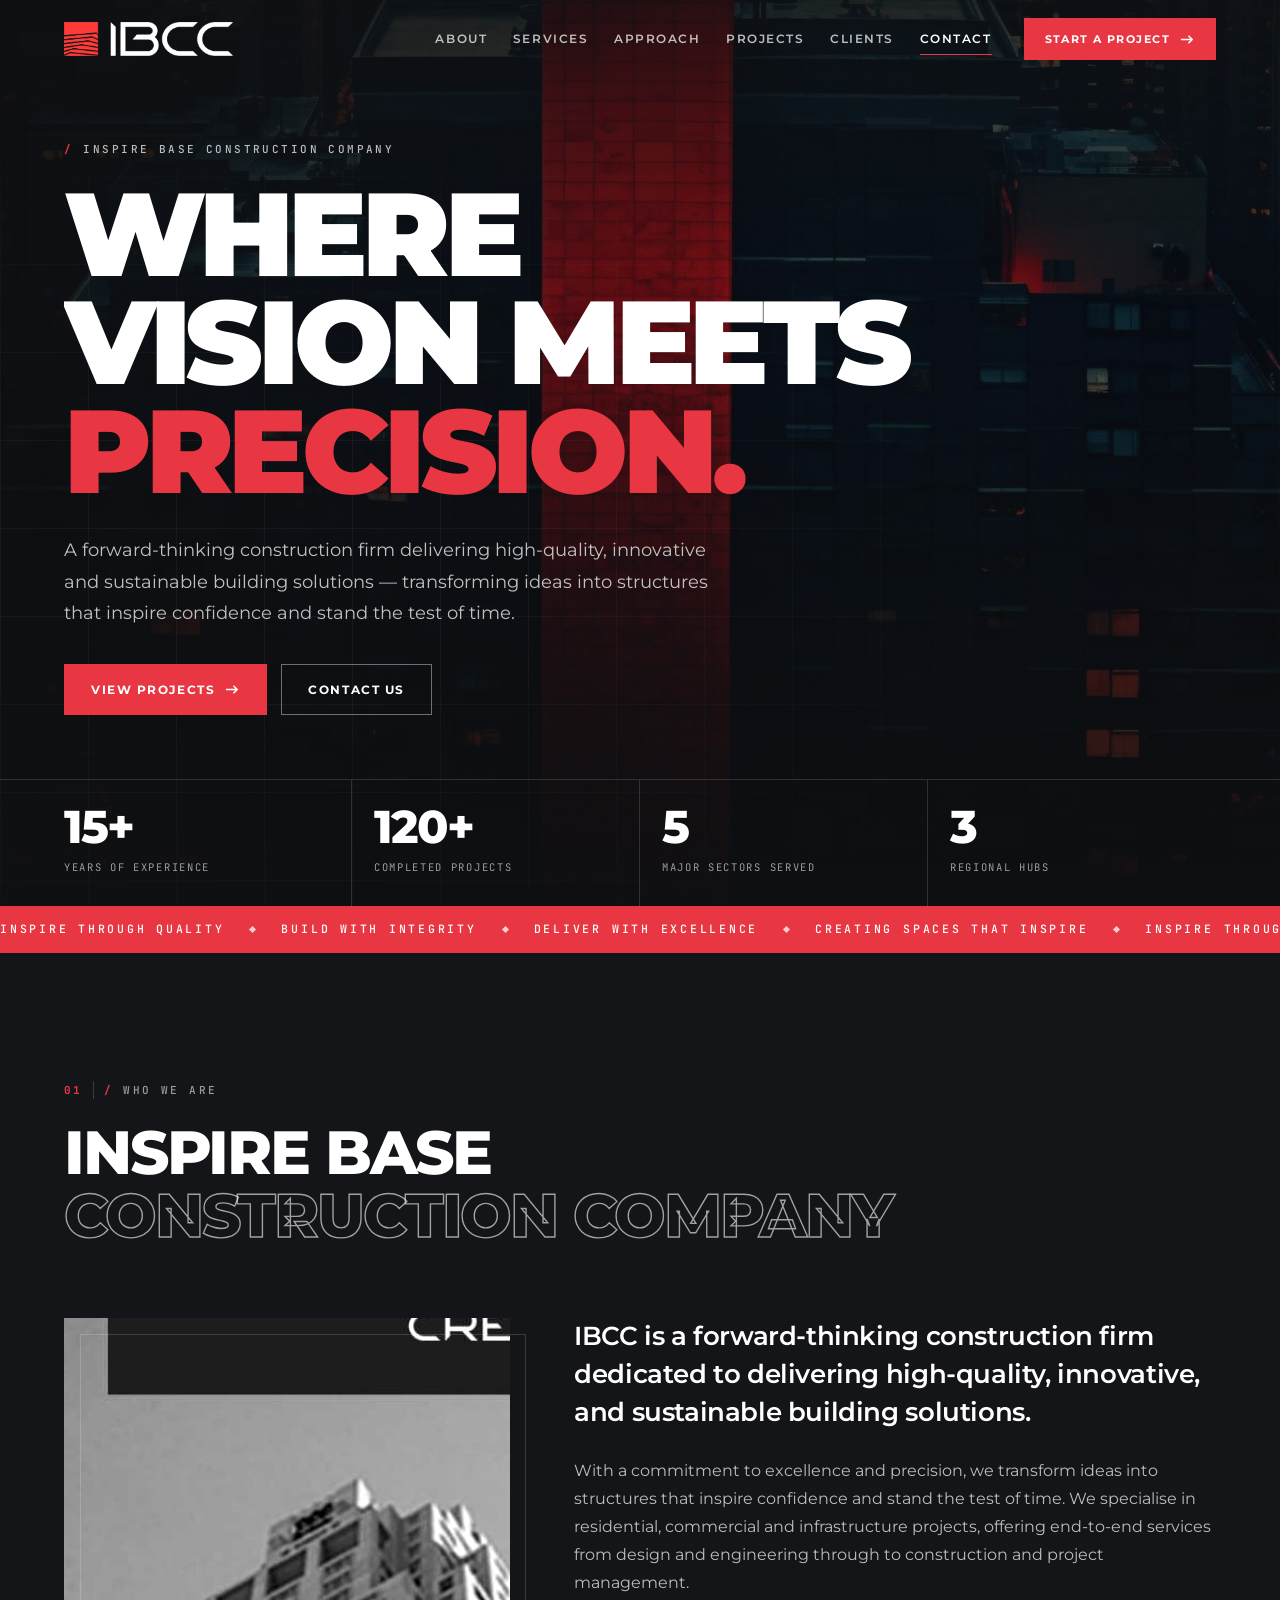
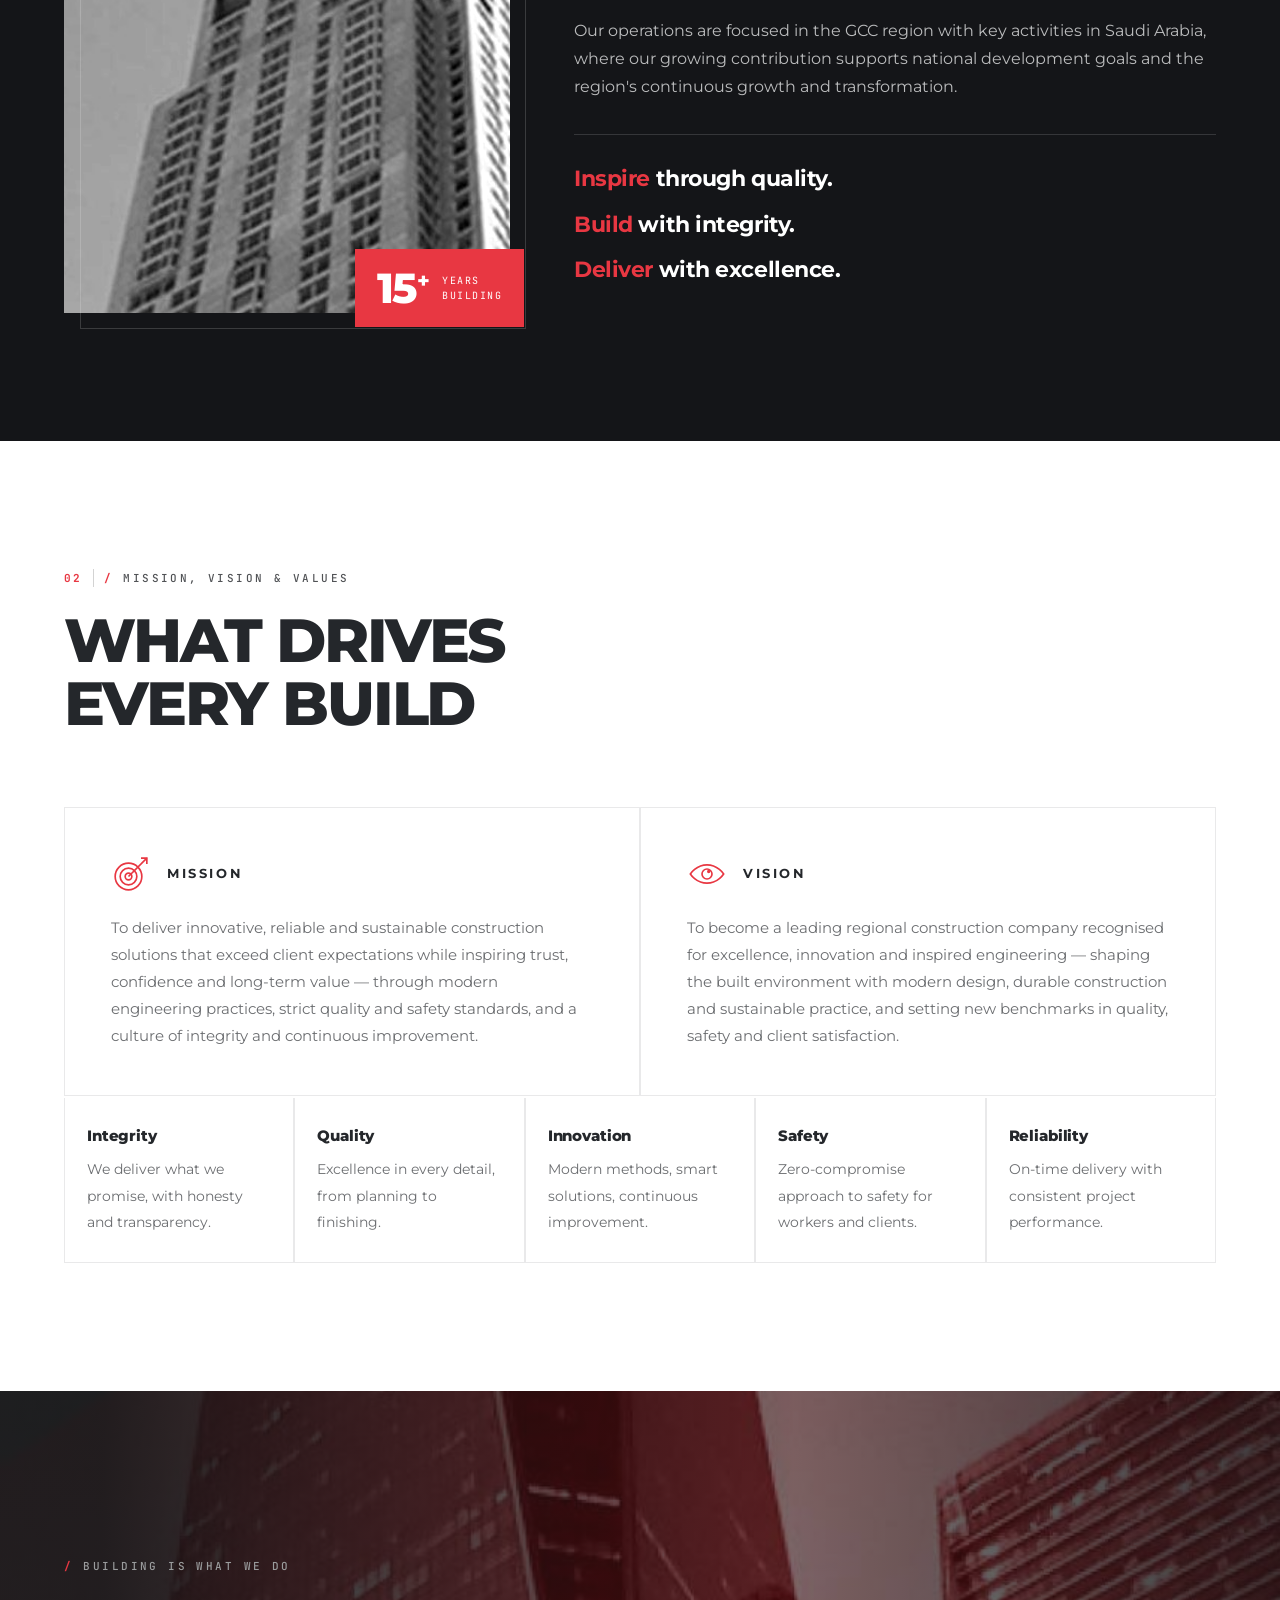
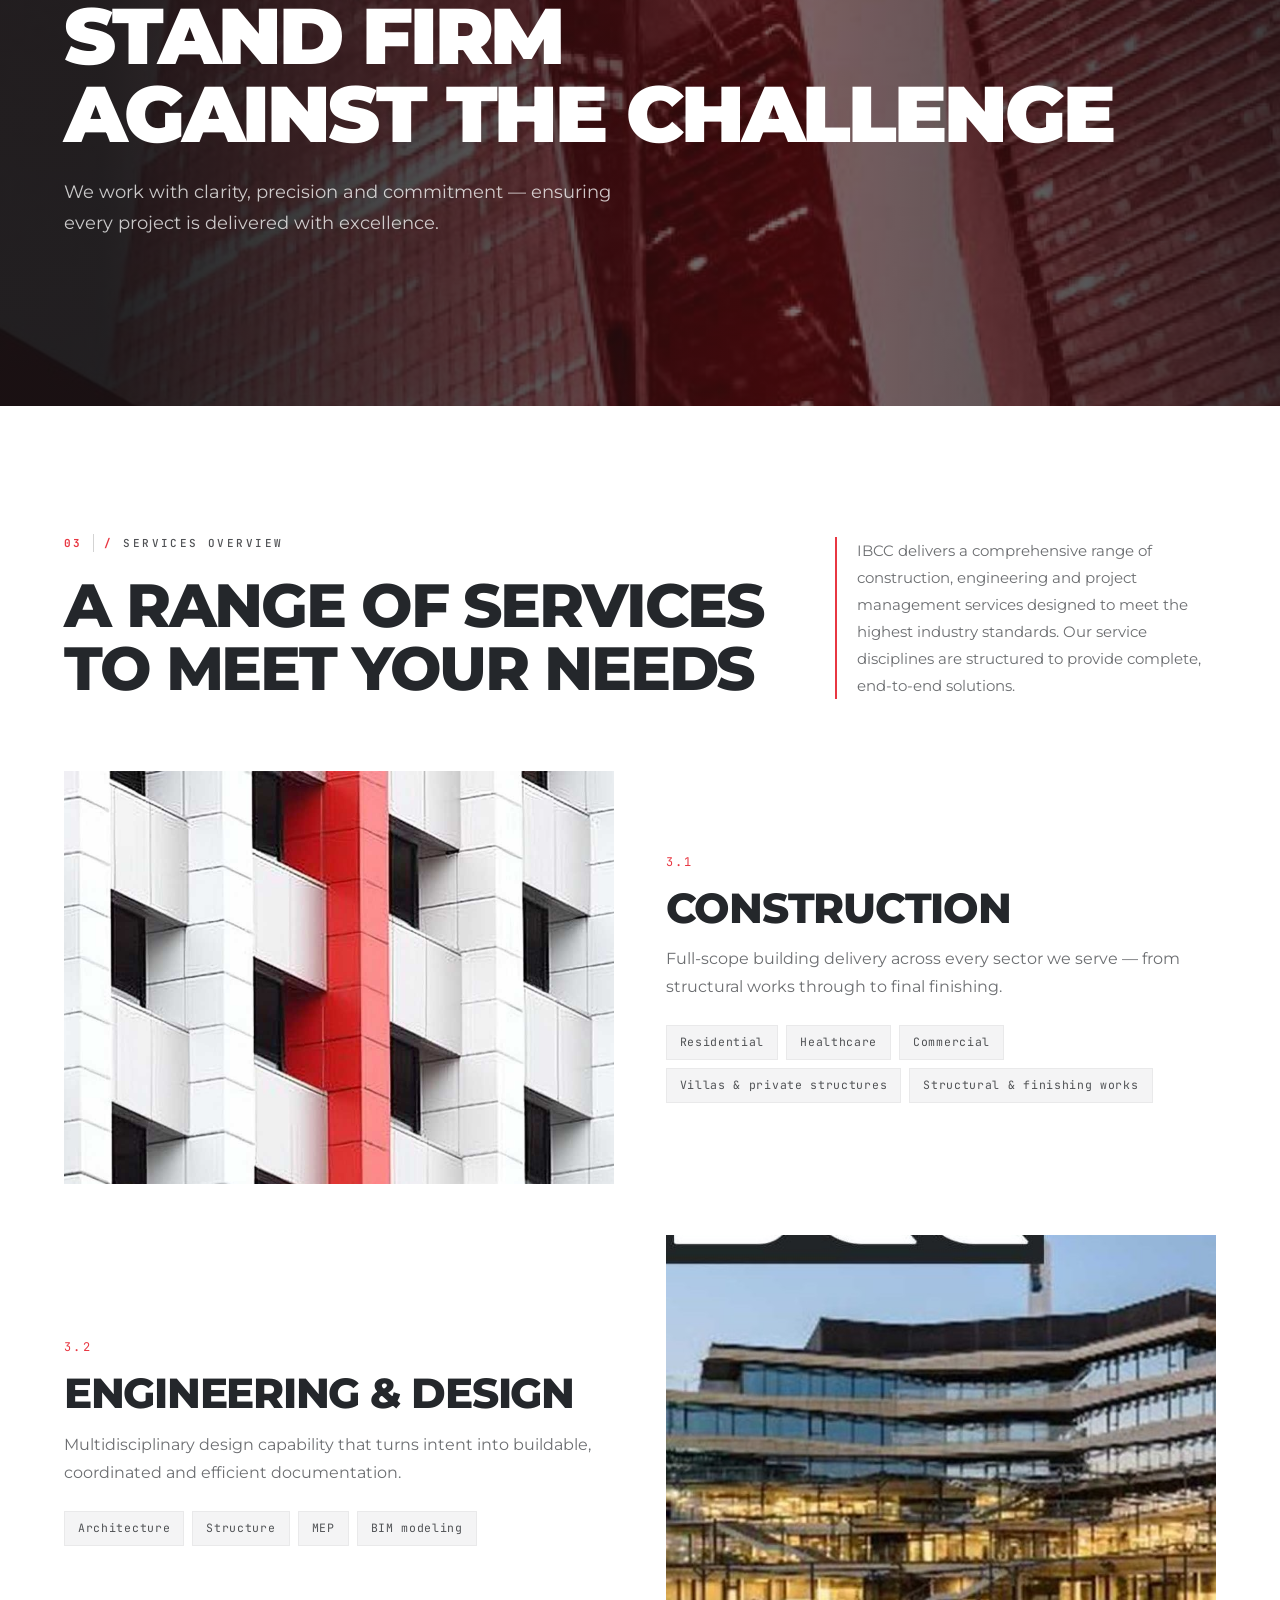
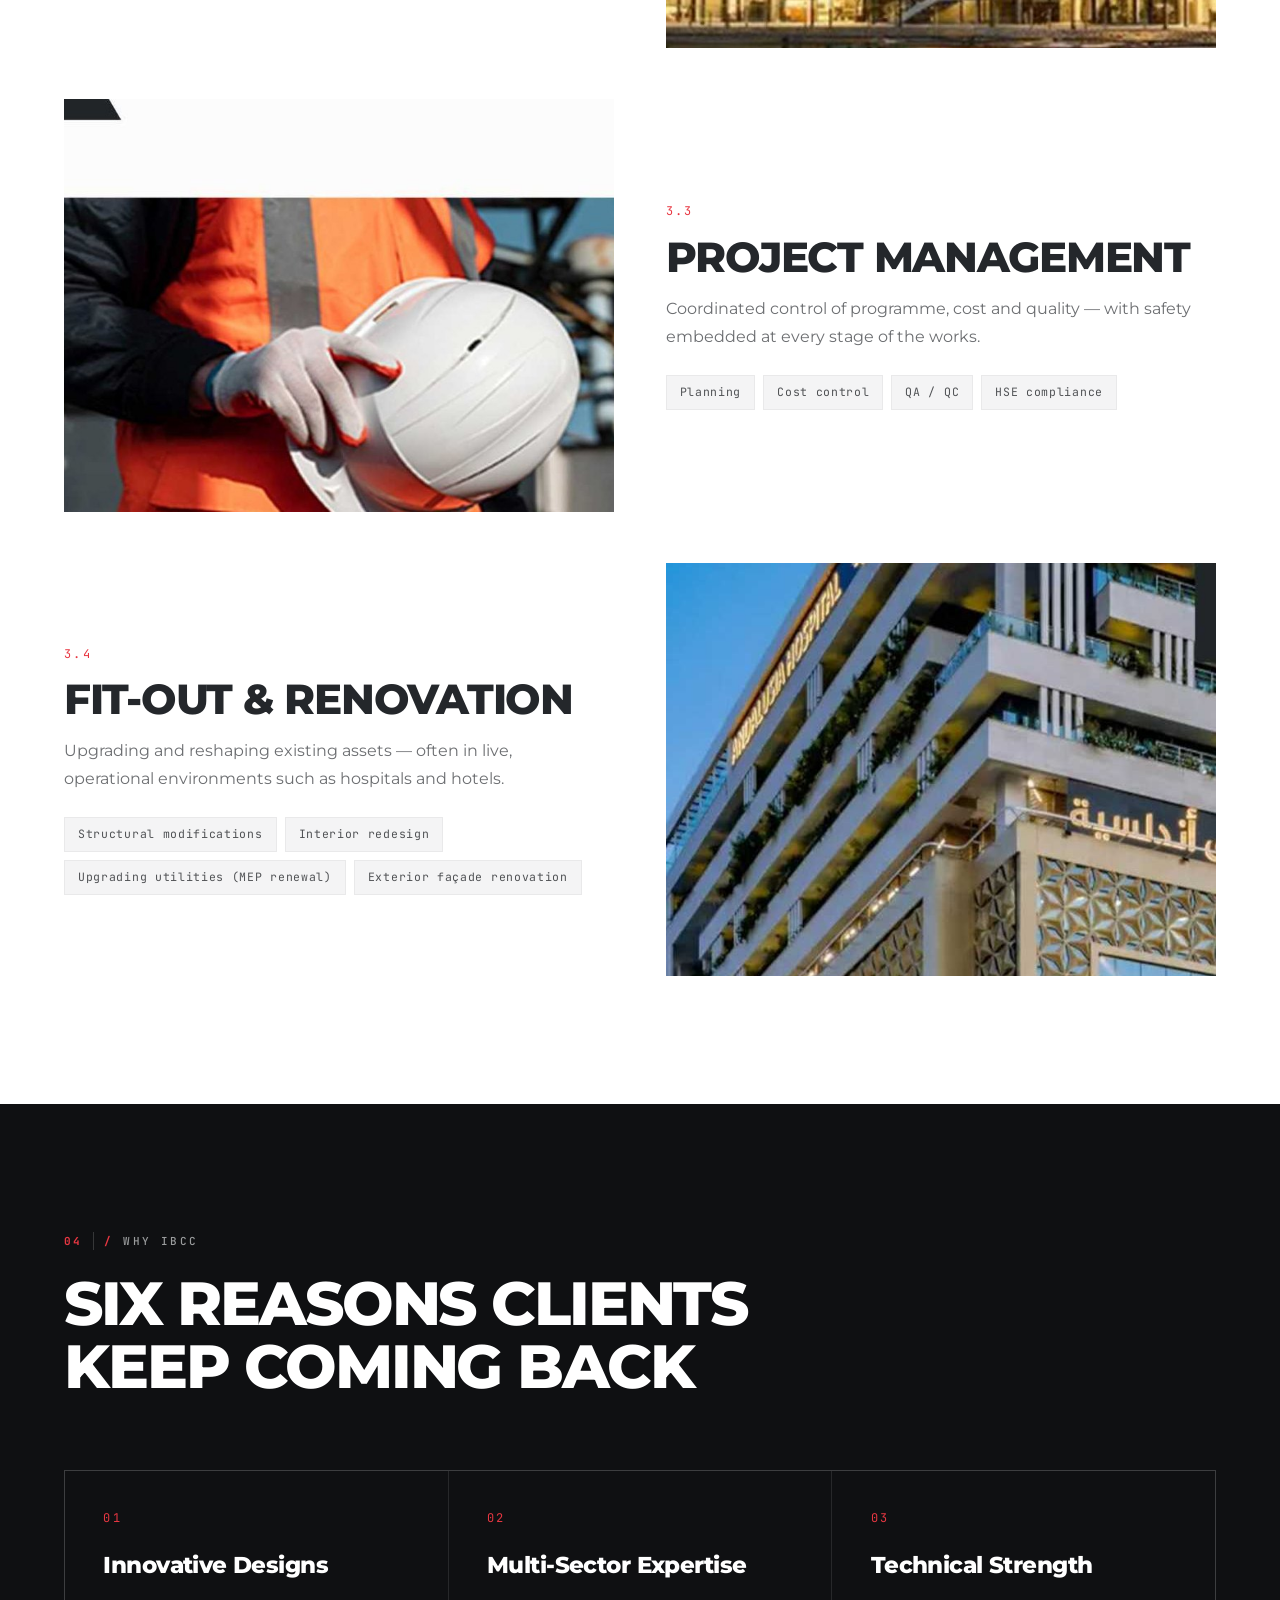
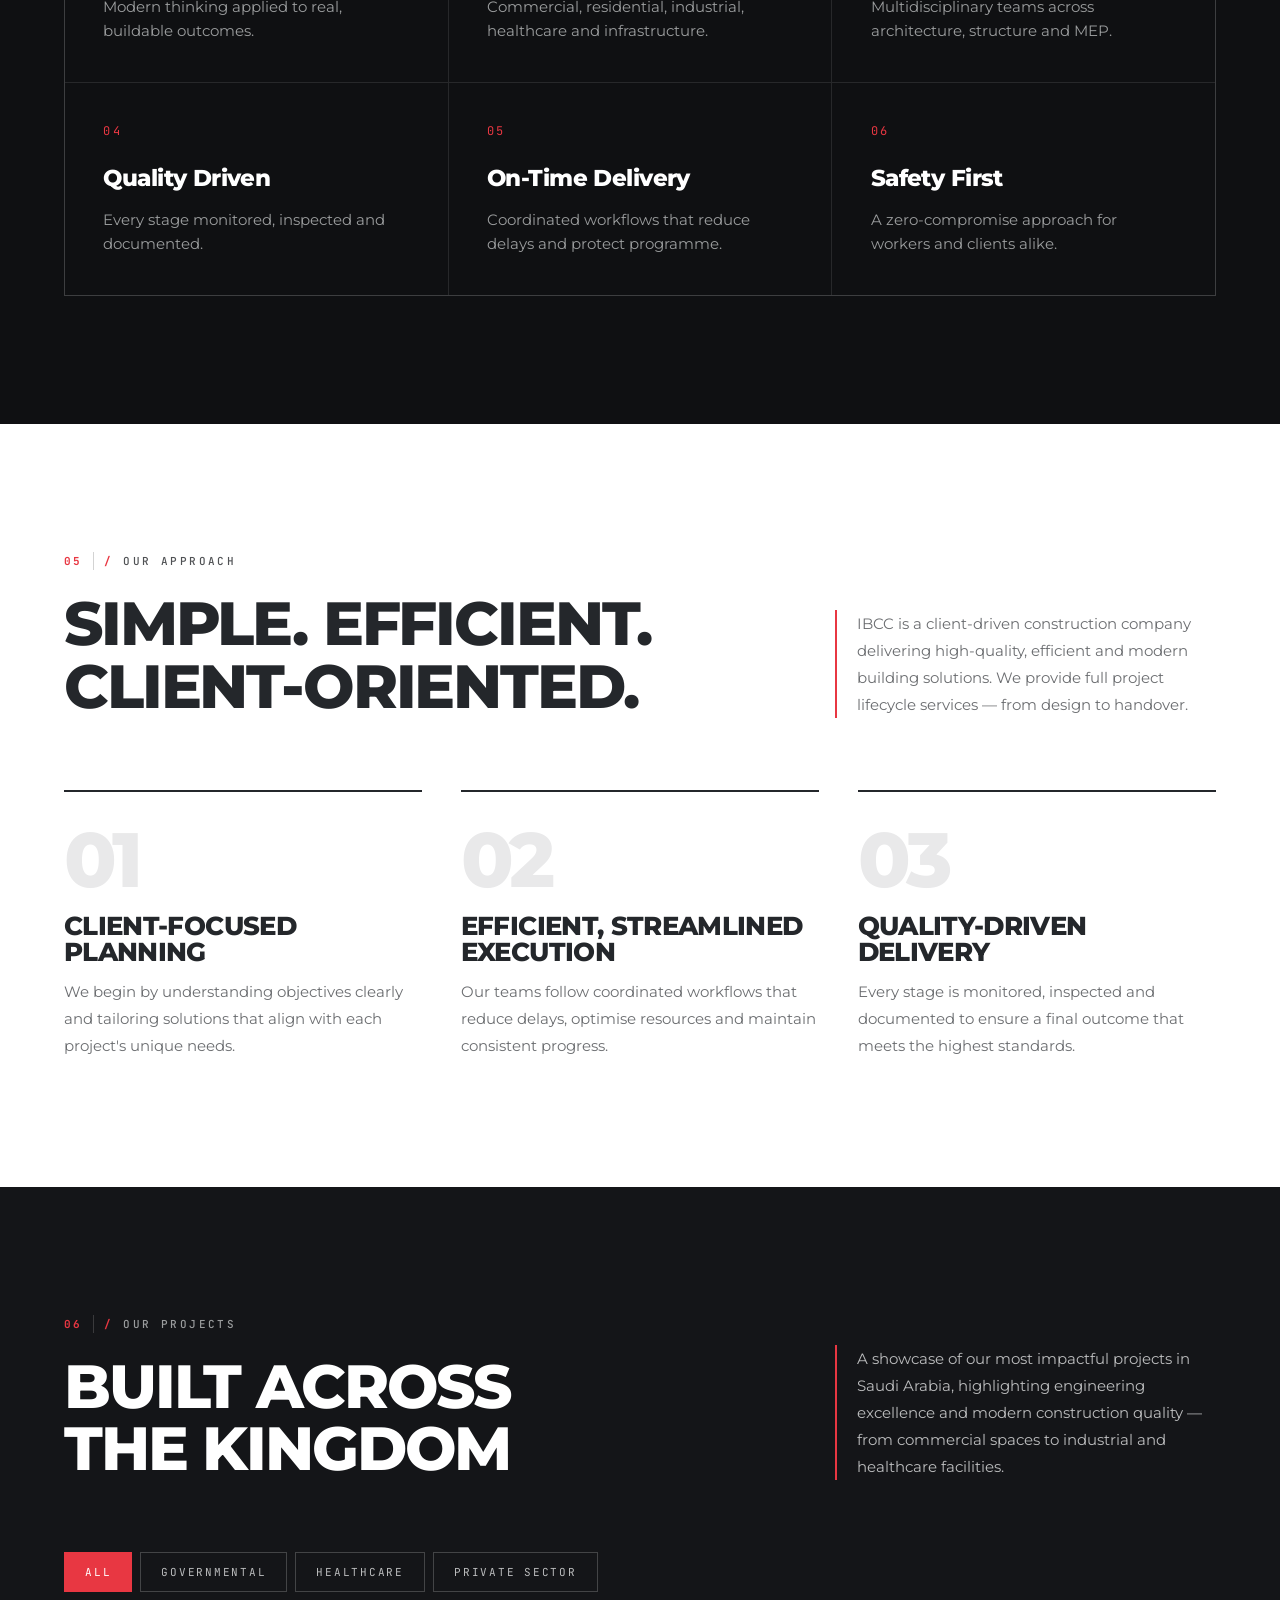
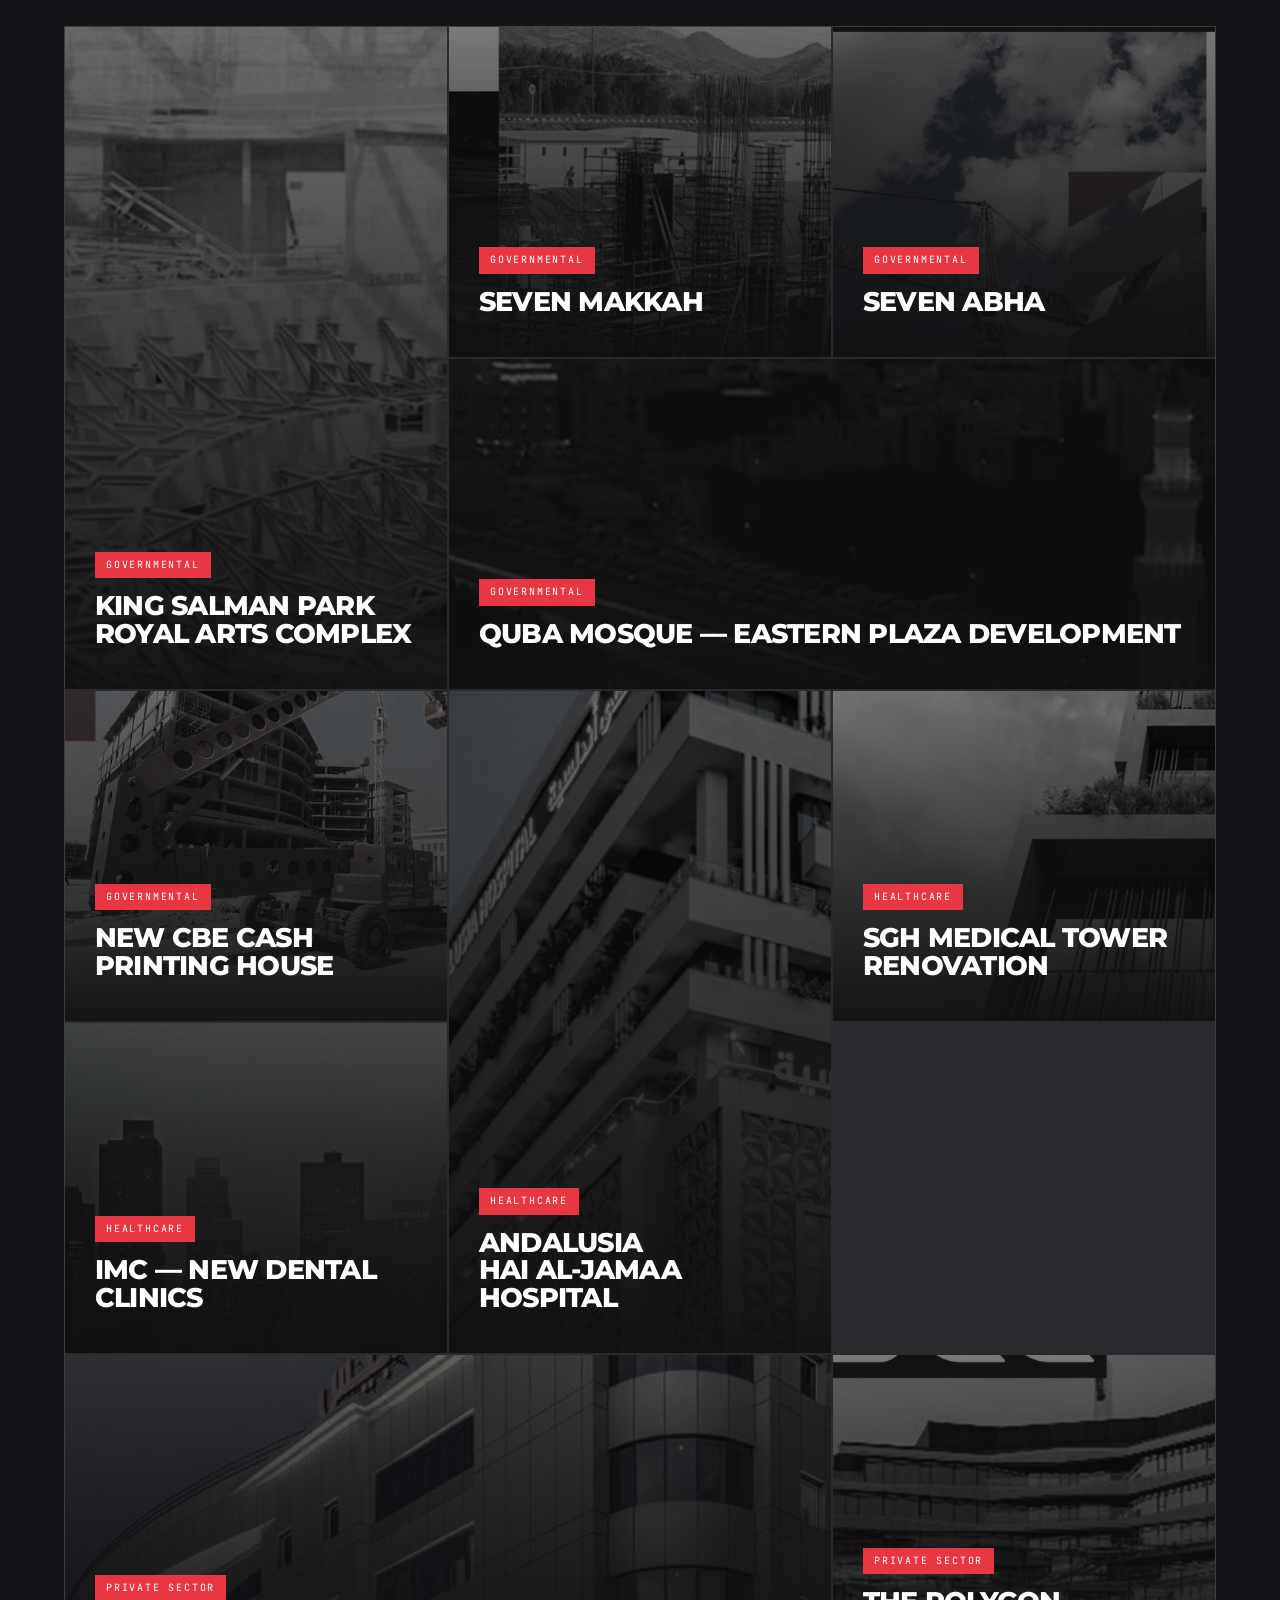
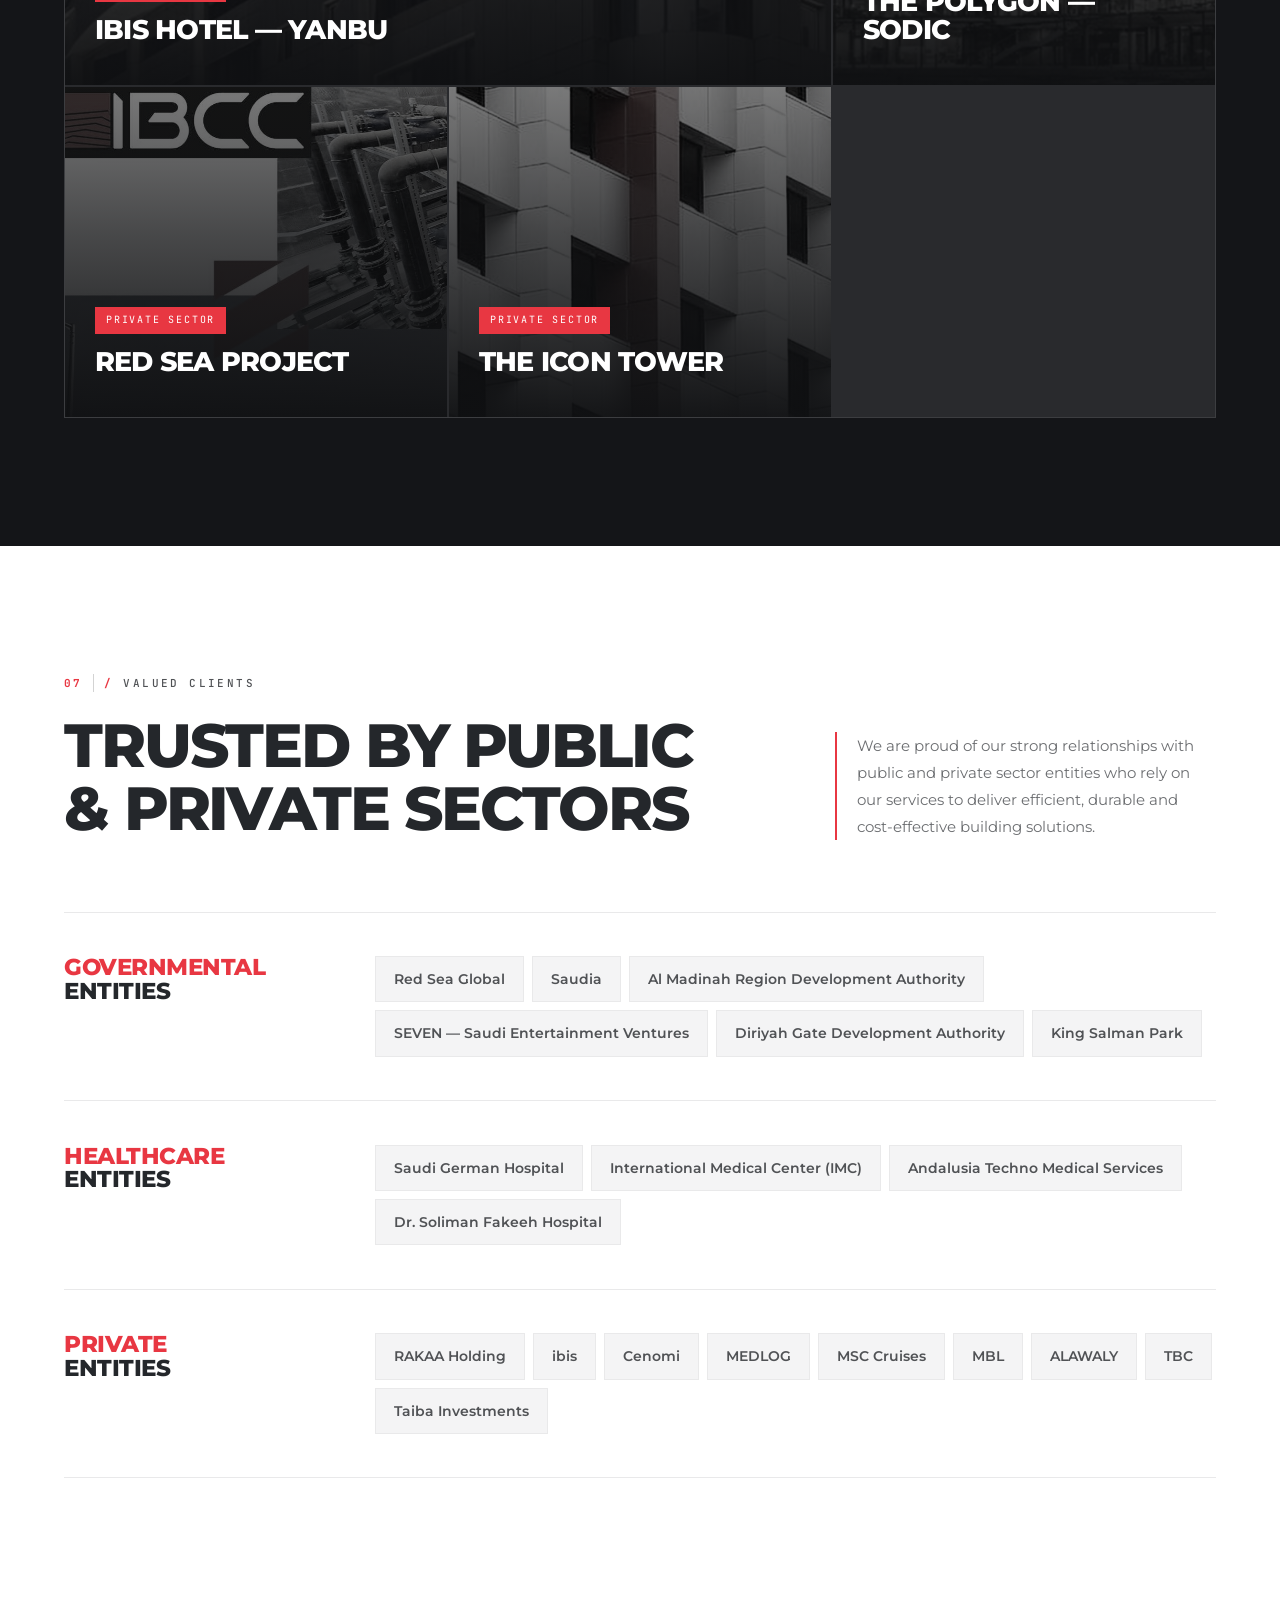
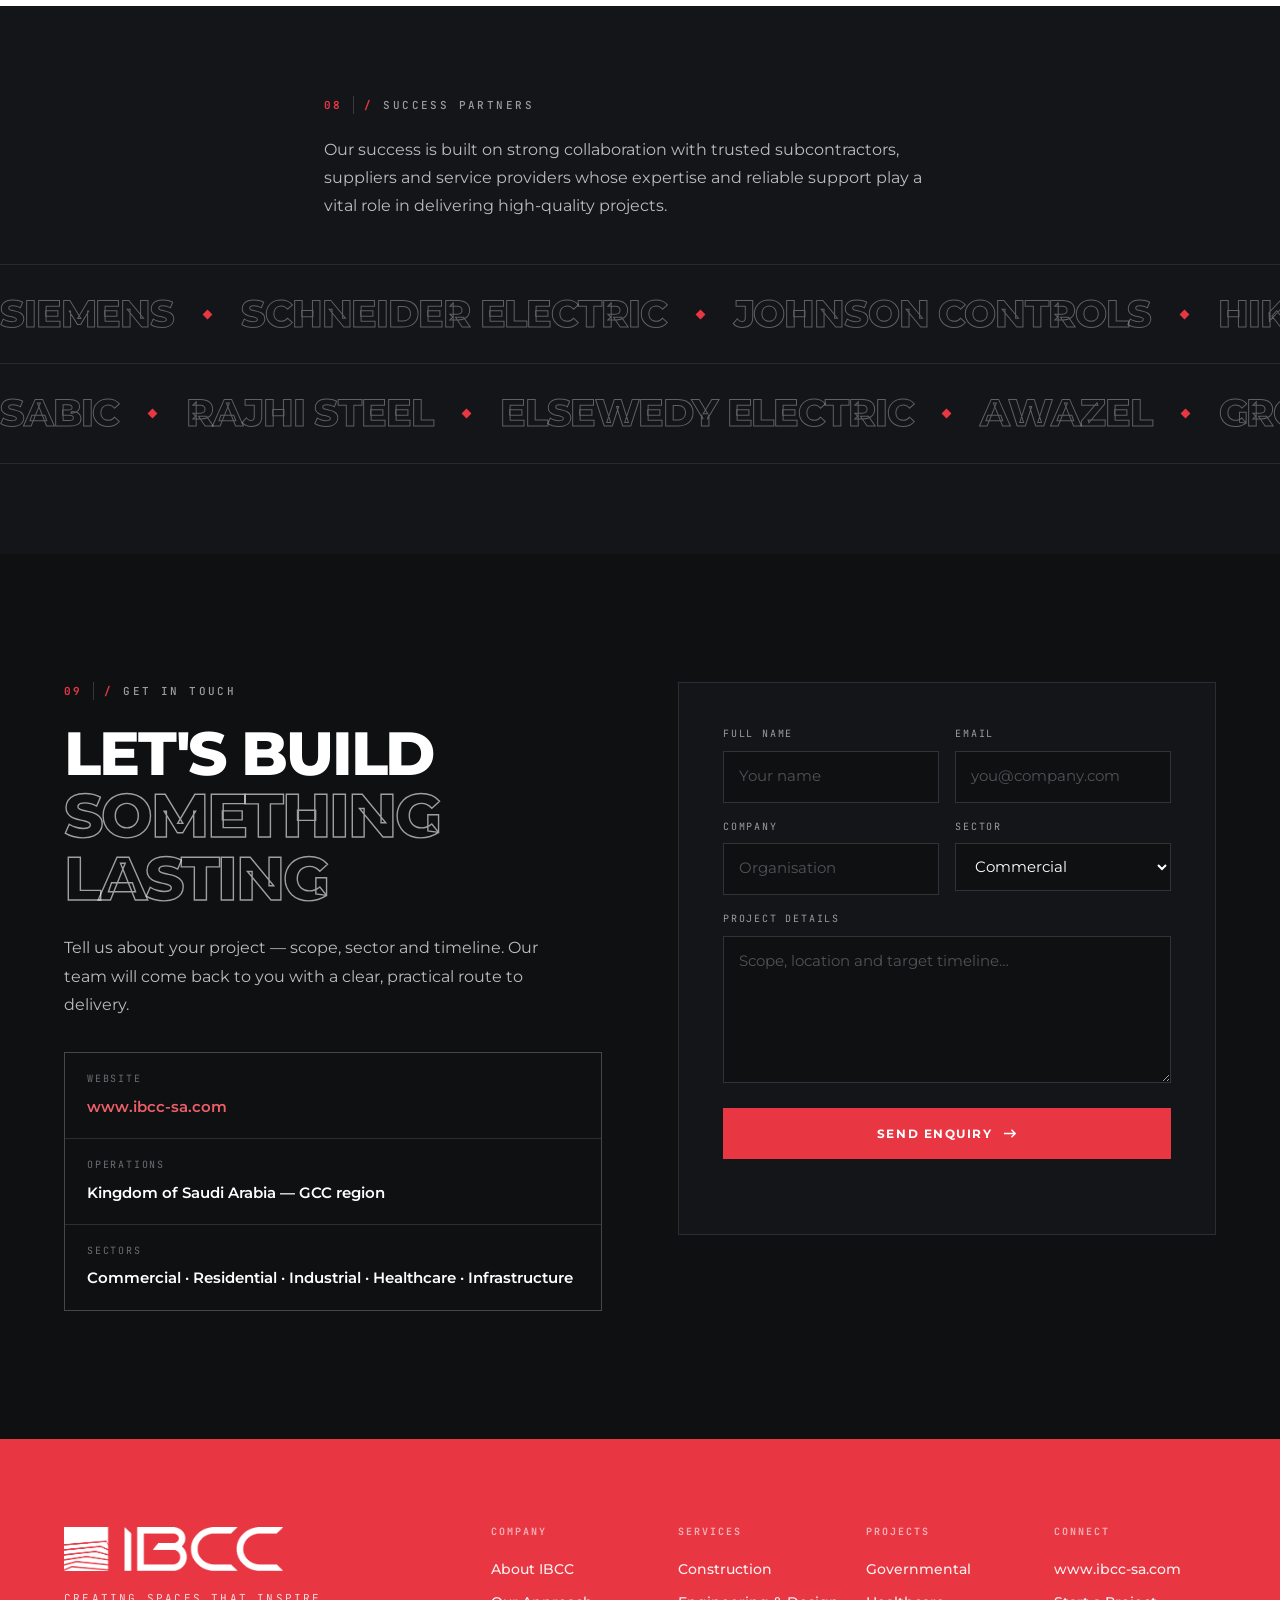
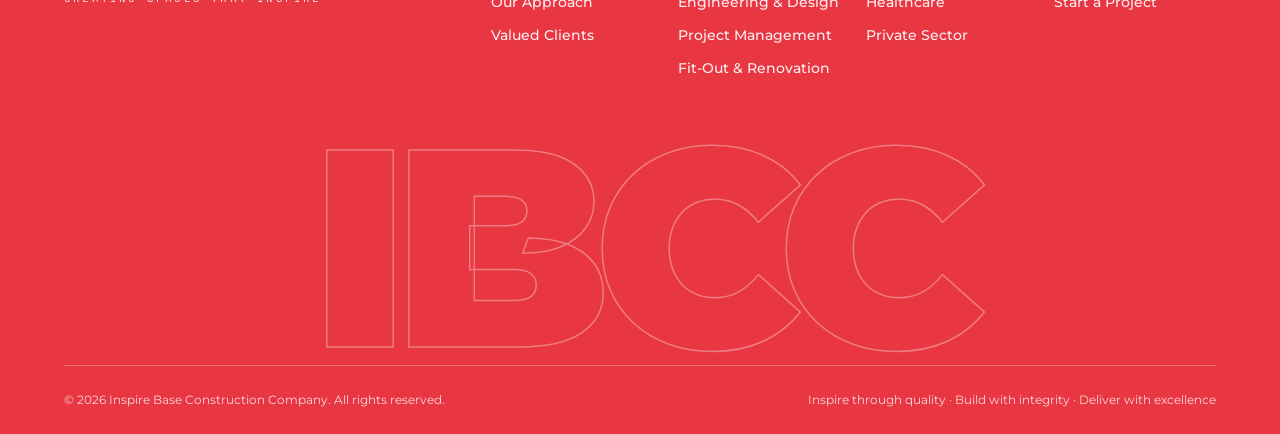
==== index.html @ b27a488a "init" ====
<!DOCTYPE html>
<html lang="en">
<head>
<meta charset="UTF-8">
<meta name="viewport" content="width=device-width, initial-scale=1.0">
<title>IBCC — Inspire Base Construction Company | Creating Spaces That Inspire</title>
<meta name="description" content="IBCC (Inspire Base Construction Company) is a forward-thinking Saudi construction firm delivering high-quality, innovative and sustainable building solutions across commercial, residential, industrial, healthcare and infrastructure sectors.">
<link rel="icon" href="assets/logo-mark.png" type="image/png">
<link rel="preconnect" href="https://fonts.googleapis.com">
<link rel="preconnect" href="https://fonts.gstatic.com" crossorigin>
<link href="https://fonts.googleapis.com/css2?family=Montserrat:ital,wght@0,300..900;1,300..900&family=JetBrains+Mono:wght@400;500;700&display=swap" rel="stylesheet">
<link rel="stylesheet" href="css/styles.css">
</head>
<body>

<!-- ══════════════ PRELOADER ══════════════ -->
<div class="loader" id="loader">
  <div class="loader__inner">
    <img src="assets/logo-mark.png" alt="" class="loader__mark">
    <div class="loader__bar"><span></span></div>
  </div>
</div>

<!-- ══════════════ HEADER ══════════════ -->
<header class="hdr" id="hdr">
  <div class="hdr__in">
    <a href="#top" class="hdr__logo" aria-label="IBCC home">
      <img src="assets/logo-dark.png" alt="IBCC — Inspire Base Construction Company">
    </a>

    <nav class="nav" id="nav" aria-label="Main">
      <a href="#about"    data-nav>About</a>
      <a href="#services" data-nav>Services</a>
      <a href="#approach" data-nav>Approach</a>
      <a href="#projects" data-nav>Projects</a>
      <a href="#clients"  data-nav>Clients</a>
      <a href="#contact"  data-nav>Contact</a>
    </nav>

    <div class="hdr__actions">
      <a href="#contact" class="btn btn--sm btn--red">
        <span>Start a Project</span>
        <svg viewBox="0 0 16 16" aria-hidden="true"><path d="M1 8h12M9 4l4 4-4 4" fill="none" stroke="currentColor" stroke-width="1.6"/></svg>
      </a>
      <button class="burger" id="burger" aria-label="Menu" aria-expanded="false" aria-controls="nav">
        <span></span><span></span><span></span>
      </button>
    </div>
  </div>
  <div class="hdr__progress" id="progress"></div>
</header>

<main id="top">

<!-- ══════════════ HERO ══════════════ -->
<section class="hero">
  <div class="hero__bg">
    <img src="assets/hero.jpg" alt="" aria-hidden="true">
  </div>
  <div class="hero__grid" aria-hidden="true"></div>

  <div class="hero__in">
    <p class="eyebrow eyebrow--light hero__eyebrow">
      <span class="slash">/</span> Inspire Base Construction Company
    </p>

    <h1 class="hero__title">
      <span class="line"><span>Where</span></span>
      <span class="line"><span>Vision Meets</span></span>
      <span class="line"><span class="accent">Precision.</span></span>
    </h1>

    <p class="hero__sub">
      A forward-thinking construction firm delivering high-quality, innovative and
      sustainable building solutions — transforming ideas into structures that inspire
      confidence and stand the test of time.
    </p>

    <div class="hero__cta">
      <a href="#projects" class="btn btn--red">
        <span>View Projects</span>
        <svg viewBox="0 0 16 16" aria-hidden="true"><path d="M1 8h12M9 4l4 4-4 4" fill="none" stroke="currentColor" stroke-width="1.6"/></svg>
      </a>
      <a href="#contact" class="btn btn--ghost"><span>Contact Us</span></a>
    </div>
  </div>

  <ul class="hero__stats">
    <li><b data-count="15" data-suffix="+">0</b><span>Years of experience</span></li>
    <li><b data-count="120" data-suffix="+">0</b><span>Completed projects</span></li>
    <li><b data-count="5">0</b><span>Major sectors served</span></li>
    <li><b data-count="3">0</b><span>Regional hubs</span></li>
  </ul>
</section>

<!-- ══════════════ TICKER ══════════════ -->
<div class="ticker" aria-hidden="true">
  <div class="ticker__track">
    <span>Inspire through quality<i></i>Build with integrity<i></i>Deliver with excellence<i></i>Creating spaces that inspire<i></i></span>
    <span>Inspire through quality<i></i>Build with integrity<i></i>Deliver with excellence<i></i>Creating spaces that inspire<i></i></span>
  </div>
</div>

<!-- ══════════════ ABOUT ══════════════ -->
<section class="sec sec--dark about" id="about">
  <div class="wrap">
    <div class="sec__head reveal">
      <p class="eyebrow eyebrow--light"><span class="idx">01</span><span class="slash">/</span> Who We Are</p>
      <h2 class="h2 h2--light">Inspire Base<br><span class="outline">Construction Company</span></h2>
    </div>

    <div class="about__grid">
      <div class="about__media reveal">
        <img src="assets/bwtower.jpg" alt="High-rise tower delivered by IBCC">
        <div class="about__badge">
          <b>15<sup>+</sup></b>
          <span>Years<br>building</span>
        </div>
      </div>

      <div class="about__body reveal">
        <p class="lead">
          IBCC is a forward-thinking construction firm dedicated to delivering high-quality,
          innovative, and sustainable building solutions.
        </p>
        <p>
          With a commitment to excellence and precision, we transform ideas into structures that
          inspire confidence and stand the test of time. We specialise in residential, commercial
          and infrastructure projects, offering end-to-end services from design and engineering
          through to construction and project management.
        </p>
        <p>
          Our operations are focused in the GCC region with key activities in Saudi Arabia, where
          our growing contribution supports national development goals and the region's continuous
          growth and transformation.
        </p>

        <ul class="motto">
          <li><em>Inspire</em> through quality.</li>
          <li><em>Build</em> with integrity.</li>
          <li><em>Deliver</em> with excellence.</li>
        </ul>
      </div>
    </div>
  </div>
</section>

<!-- ══════════════ MISSION / VISION / VALUES ══════════════ -->
<section class="sec sec--paper mvv">
  <div class="wrap">
    <div class="sec__head reveal">
      <p class="eyebrow"><span class="idx">02</span><span class="slash">/</span> Mission, Vision &amp; Values</p>
      <h2 class="h2">What Drives<br>Every Build</h2>
    </div>

    <div class="mvv__grid">
      <article class="mv reveal">
        <div class="mv__top">
          <svg class="mv__icon" viewBox="0 0 48 48" aria-hidden="true">
            <circle cx="21" cy="27" r="16" fill="none" stroke="currentColor" stroke-width="2"/>
            <circle cx="21" cy="27" r="10" fill="none" stroke="currentColor" stroke-width="2"/>
            <circle cx="21" cy="27" r="4"  fill="none" stroke="currentColor" stroke-width="2"/>
            <path d="M21 27 L43 5" stroke="currentColor" stroke-width="2" fill="none"/>
            <path d="M36 5h7v7" stroke="currentColor" stroke-width="2" fill="none"/>
          </svg>
          <h3>Mission</h3>
        </div>
        <p>
          To deliver innovative, reliable and sustainable construction solutions that exceed client
          expectations while inspiring trust, confidence and long-term value — through modern
          engineering practices, strict quality and safety standards, and a culture of integrity
          and continuous improvement.
        </p>
      </article>

      <article class="mv reveal">
        <div class="mv__top">
          <svg class="mv__icon" viewBox="0 0 48 48" aria-hidden="true">
            <path d="M4 24s7-11 20-11 20 11 20 11-7 11-20 11S4 24 4 24Z" fill="none" stroke="currentColor" stroke-width="2"/>
            <circle cx="24" cy="24" r="6" fill="none" stroke="currentColor" stroke-width="2"/>
            <circle cx="26" cy="21" r="2" fill="currentColor"/>
          </svg>
          <h3>Vision</h3>
        </div>
        <p>
          To become a leading regional construction company recognised for excellence, innovation
          and inspired engineering — shaping the built environment with modern design, durable
          construction and sustainable practice, and setting new benchmarks in quality, safety
          and client satisfaction.
        </p>
      </article>
    </div>

    <ul class="values">
      <li class="reveal"><b>Integrity</b><span>We deliver what we promise, with honesty and transparency.</span></li>
      <li class="reveal"><b>Quality</b><span>Excellence in every detail, from planning to finishing.</span></li>
      <li class="reveal"><b>Innovation</b><span>Modern methods, smart solutions, continuous improvement.</span></li>
      <li class="reveal"><b>Safety</b><span>Zero-compromise approach to safety for workers and clients.</span></li>
      <li class="reveal"><b>Reliability</b><span>On-time delivery with consistent project performance.</span></li>
    </ul>
  </div>
</section>

<!-- ══════════════ STATEMENT BAND ══════════════ -->
<section class="band">
  <div class="band__bg"><img src="assets/towers.jpg" alt="" aria-hidden="true"></div>
  <div class="wrap band__in reveal">
    <p class="eyebrow eyebrow--light"><span class="slash">/</span> Building is what we do</p>
    <h2 class="band__title">Stand Firm<br>Against the Challenge</h2>
    <p class="band__sub">
      We work with clarity, precision and commitment — ensuring every project is delivered
      with excellence.
    </p>
  </div>
</section>

<!-- ══════════════ SERVICES ══════════════ -->
<section class="sec sec--paper services" id="services">
  <div class="wrap">
    <div class="sec__head sec__head--split reveal">
      <div>
        <p class="eyebrow"><span class="idx">03</span><span class="slash">/</span> Services Overview</p>
        <h2 class="h2">A Range of Services<br>to Meet Your Needs</h2>
      </div>
      <p class="sec__note">
        IBCC delivers a comprehensive range of construction, engineering and project management
        services designed to meet the highest industry standards. Our service disciplines are
        structured to provide complete, end-to-end solutions.
      </p>
    </div>

    <div class="svc">
      <article class="svc__row reveal">
        <div class="svc__media"><img src="assets/facade.jpg" alt="Residential and commercial construction"></div>
        <div class="svc__body">
          <span class="svc__no">3.1</span>
          <h3>Construction</h3>
          <p>Full-scope building delivery across every sector we serve — from structural works
             through to final finishing.</p>
          <ul class="ticks">
            <li>Residential</li><li>Healthcare</li><li>Commercial</li>
            <li>Villas &amp; private structures</li><li>Structural &amp; finishing works</li>
          </ul>
        </div>
      </article>

      <article class="svc__row svc__row--flip reveal">
        <div class="svc__media"><img src="assets/pr-polygon.jpg" alt="Engineering and design"></div>
        <div class="svc__body">
          <span class="svc__no">3.2</span>
          <h3>Engineering &amp; Design</h3>
          <p>Multidisciplinary design capability that turns intent into buildable, coordinated
             and efficient documentation.</p>
          <ul class="ticks">
            <li>Architecture</li><li>Structure</li><li>MEP</li><li>BIM modeling</li>
          </ul>
        </div>
      </article>

      <article class="svc__row reveal">
        <div class="svc__media"><img src="assets/worker.jpg" alt="Project management and site control"></div>
        <div class="svc__body">
          <span class="svc__no">3.3</span>
          <h3>Project Management</h3>
          <p>Coordinated control of programme, cost and quality — with safety embedded at every
             stage of the works.</p>
          <ul class="ticks">
            <li>Planning</li><li>Cost control</li><li>QA / QC</li><li>HSE compliance</li>
          </ul>
        </div>
      </article>

      <article class="svc__row svc__row--flip reveal">
        <div class="svc__media"><img src="assets/pr-andalusia.jpg" alt="Fit-out and renovation"></div>
        <div class="svc__body">
          <span class="svc__no">3.4</span>
          <h3>Fit-Out &amp; Renovation</h3>
          <p>Upgrading and reshaping existing assets — often in live, operational environments
             such as hospitals and hotels.</p>
          <ul class="ticks">
            <li>Structural modifications</li><li>Interior redesign</li>
            <li>Upgrading utilities (MEP renewal)</li><li>Exterior façade renovation</li>
          </ul>
        </div>
      </article>
    </div>
  </div>
</section>

<!-- ══════════════ WHY IBCC ══════════════ -->
<section class="sec sec--ink why">
  <div class="wrap">
    <div class="sec__head reveal">
      <p class="eyebrow eyebrow--light"><span class="idx">04</span><span class="slash">/</span> Why IBCC</p>
      <h2 class="h2 h2--light">Six Reasons Clients<br>Keep Coming Back</h2>
    </div>

    <ul class="why__list">
      <li class="reveal"><span class="why__n">01</span><b>Innovative Designs</b><p>Modern thinking applied to real, buildable outcomes.</p></li>
      <li class="reveal"><span class="why__n">02</span><b>Multi-Sector Expertise</b><p>Commercial, residential, industrial, healthcare and infrastructure.</p></li>
      <li class="reveal"><span class="why__n">03</span><b>Technical Strength</b><p>Multidisciplinary teams across architecture, structure and MEP.</p></li>
      <li class="reveal"><span class="why__n">04</span><b>Quality Driven</b><p>Every stage monitored, inspected and documented.</p></li>
      <li class="reveal"><span class="why__n">05</span><b>On-Time Delivery</b><p>Coordinated workflows that reduce delays and protect programme.</p></li>
      <li class="reveal"><span class="why__n">06</span><b>Safety First</b><p>A zero-compromise approach for workers and clients alike.</p></li>
    </ul>
  </div>
</section>

<!-- ══════════════ APPROACH ══════════════ -->
<section class="sec sec--paper approach" id="approach">
  <div class="wrap">
    <div class="sec__head sec__head--split reveal">
      <div>
        <p class="eyebrow"><span class="idx">05</span><span class="slash">/</span> Our Approach</p>
        <h2 class="h2">Simple. Efficient.<br>Client-Oriented.</h2>
      </div>
      <p class="sec__note">
        IBCC is a client-driven construction company delivering high-quality, efficient and modern
        building solutions. We provide full project lifecycle services — from design to handover.
      </p>
    </div>

    <ol class="steps">
      <li class="reveal">
        <span class="steps__n">01</span>
        <h3>Client-focused planning</h3>
        <p>We begin by understanding objectives clearly and tailoring solutions that align with
           each project's unique needs.</p>
      </li>
      <li class="reveal">
        <span class="steps__n">02</span>
        <h3>Efficient, streamlined execution</h3>
        <p>Our teams follow coordinated workflows that reduce delays, optimise resources and
           maintain consistent progress.</p>
      </li>
      <li class="reveal">
        <span class="steps__n">03</span>
        <h3>Quality-driven delivery</h3>
        <p>Every stage is monitored, inspected and documented to ensure a final outcome that
           meets the highest standards.</p>
      </li>
    </ol>
  </div>
</section>

<!-- ══════════════ PROJECTS ══════════════ -->
<section class="sec sec--dark projects" id="projects">
  <div class="wrap">
    <div class="sec__head sec__head--split reveal">
      <div>
        <p class="eyebrow eyebrow--light"><span class="idx">06</span><span class="slash">/</span> Our Projects</p>
        <h2 class="h2 h2--light">Built Across<br>the Kingdom</h2>
      </div>
      <p class="sec__note sec__note--light">
        A showcase of our most impactful projects in Saudi Arabia, highlighting engineering
        excellence and modern construction quality — from commercial spaces to industrial and
        healthcare facilities.
      </p>
    </div>

    <div class="filters reveal" role="tablist" aria-label="Project sectors">
      <button class="filters__b is-on" data-filter="all"  role="tab" aria-selected="true">All</button>
      <button class="filters__b" data-filter="gov"     role="tab" aria-selected="false">Governmental</button>
      <button class="filters__b" data-filter="health"  role="tab" aria-selected="false">Healthcare</button>
      <button class="filters__b" data-filter="private" role="tab" aria-selected="false">Private Sector</button>
    </div>

    <div class="pgrid" id="pgrid">
      <article class="card card--tall reveal" data-cat="gov">
        <div class="card__img"><img src="assets/pr-ksp.jpg" alt="King Salman Park — Royal Arts Complex"></div>
        <div class="card__meta">
          <span class="tag">Governmental</span>
          <h3>King Salman Park<br>Royal Arts Complex</h3>
          <p>National Theater. Prefabrication and modular construction, finishing works, wall
             cladding, painting, flooring and acoustic ceiling installation.</p>
        </div>
      </article>

      <article class="card reveal" data-cat="gov">
        <div class="card__img"><img src="assets/pr-makkah.jpg" alt="SEVEN Makkah"></div>
        <div class="card__meta">
          <span class="tag">Governmental</span>
          <h3>SEVEN Makkah</h3>
          <p>Saudi Entertainment Ventures. Prefabrication and modular construction, structural
             concrete works and site mobilisation.</p>
        </div>
      </article>

      <article class="card reveal" data-cat="gov">
        <div class="card__img"><img src="assets/pr-abha.jpg" alt="SEVEN Abha"></div>
        <div class="card__meta">
          <span class="tag">Governmental</span>
          <h3>SEVEN Abha</h3>
          <p>Prefabrication and modular construction with structural concrete reinforcement
             fixing, casting, curing and protection.</p>
        </div>
      </article>

      <article class="card card--wide reveal" data-cat="gov">
        <div class="card__img"><img src="assets/pr-quba.jpg" alt="Quba Mosque Eastern Plaza Development"></div>
        <div class="card__meta">
          <span class="tag">Governmental</span>
          <h3>Quba Mosque — Eastern Plaza Development</h3>
          <p>Eastern plaza paving works, renewal of the chilled-water HVAC system, and new women's
             ablution construction and finishing.</p>
        </div>
      </article>

      <article class="card reveal" data-cat="gov">
        <div class="card__img"><img src="assets/pr-cbe.jpg" alt="New CBE Cash Printing House"></div>
        <div class="card__meta">
          <span class="tag">Governmental</span>
          <h3>New CBE Cash Printing House</h3>
          <p>Building Management Systems (BMS) and chilled-water HVAC system delivery for a
             high-security industrial facility.</p>
        </div>
      </article>

      <article class="card card--tall reveal" data-cat="health">
        <div class="card__img"><img src="assets/pr-andalusia.jpg" alt="Andalusia Hai Al-Jamaa Hospital"></div>
        <div class="card__meta">
          <span class="tag">Healthcare</span>
          <h3>Andalusia<br>Hai Al-Jamaa Hospital</h3>
          <p>Prefabrication and modular construction, medical pre-installation equipment
             provisions, architectural finishing and IF&amp;E works.</p>
        </div>
      </article>

      <article class="card reveal" data-cat="health">
        <div class="card__img"><img src="assets/pr-icon.jpg" alt="Saudi German Hospital medical tower renovation"></div>
        <div class="card__meta">
          <span class="tag">Healthcare</span>
          <h3>SGH Medical Tower Renovation</h3>
          <p>Isolation rooms, main building HVAC upgrade, new intermediate units and full medical
             tower renovation for Saudi German Group.</p>
        </div>
      </article>

      <article class="card reveal" data-cat="health">
        <div class="card__img"><img src="assets/skyline.jpg" alt="International Medical Center new dental clinics"></div>
        <div class="card__meta">
          <span class="tag">Healthcare</span>
          <h3>IMC — New Dental Clinics</h3>
          <p>Architectural finishing and IF&amp;E works, medical pre-installation equipment
             provisions, and MEP installation, testing and commissioning.</p>
        </div>
      </article>

      <article class="card card--wide reveal" data-cat="private">
        <div class="card__img"><img src="assets/pr-ibis.jpg" alt="IBIS Hotel Yanbu"></div>
        <div class="card__meta">
          <span class="tag">Private Sector</span>
          <h3>IBIS Hotel — Yanbu</h3>
          <p>Prefabrication and modular construction with structural concrete reinforcement
             fixing, casting, curing and protection.</p>
        </div>
      </article>

      <article class="card reveal" data-cat="private">
        <div class="card__img"><img src="assets/pr-polygon.jpg" alt="The Polygon Sodic"></div>
        <div class="card__meta">
          <span class="tag">Private Sector</span>
          <h3>The Polygon — Sodic</h3>
          <p>Architectural finishing and MEP works, prefabrication, and MEP installation, testing
             and commissioning.</p>
        </div>
      </article>

      <article class="card reveal" data-cat="private">
        <div class="card__img"><img src="assets/pr-redsea.jpg" alt="Red Sea Project"></div>
        <div class="card__meta">
          <span class="tag">Private Sector</span>
          <h3>Red Sea Project</h3>
          <p>Prefabrication and modular construction, MEP and equipment provisions, architectural
             finishing and IF&amp;E works.</p>
        </div>
      </article>

      <article class="card reveal" data-cat="private">
        <div class="card__img"><img src="assets/facade.jpg" alt="The Icon Tower"></div>
        <div class="card__meta">
          <span class="tag">Private Sector</span>
          <h3>The Icon Tower</h3>
          <p>Super- and substructure works including foundations, columns, slabs, beams, walls
             and structural concrete works.</p>
        </div>
      </article>
    </div>

    <p class="pgrid__empty" id="pempty" hidden>No projects in this category yet.</p>
  </div>
</section>

<!-- ══════════════ CLIENTS ══════════════ -->
<section class="sec sec--paper clients" id="clients">
  <div class="wrap">
    <div class="sec__head sec__head--split reveal">
      <div>
        <p class="eyebrow"><span class="idx">07</span><span class="slash">/</span> Valued Clients</p>
        <h2 class="h2">Trusted by Public<br>&amp; Private Sectors</h2>
      </div>
      <p class="sec__note">
        We are proud of our strong relationships with public and private sector entities who rely
        on our services to deliver efficient, durable and cost-effective building solutions.
      </p>
    </div>

    <div class="cl">
      <div class="cl__row reveal">
        <h3 class="cl__label">Governmental<br><span>Entities</span></h3>
        <ul class="chips">
          <li>Red Sea Global</li><li>Saudia</li>
          <li>Al Madinah Region Development Authority</li>
          <li>SEVEN — Saudi Entertainment Ventures</li>
          <li>Diriyah Gate Development Authority</li>
          <li>King Salman Park</li>
        </ul>
      </div>

      <div class="cl__row reveal">
        <h3 class="cl__label">Healthcare<br><span>Entities</span></h3>
        <ul class="chips">
          <li>Saudi German Hospital</li>
          <li>International Medical Center (IMC)</li>
          <li>Andalusia Techno Medical Services</li>
          <li>Dr. Soliman Fakeeh Hospital</li>
        </ul>
      </div>

      <div class="cl__row reveal">
        <h3 class="cl__label">Private<br><span>Entities</span></h3>
        <ul class="chips">
          <li>RAKAA Holding</li><li>ibis</li><li>Cenomi</li>
          <li>MEDLOG</li><li>MSC Cruises</li><li>MBL</li>
          <li>ALAWALY</li><li>TBC</li><li>Taiba Investments</li>
        </ul>
      </div>
    </div>
  </div>
</section>

<!-- ══════════════ PARTNERS ══════════════ -->
<section class="partners">
  <div class="wrap partners__head reveal">
    <p class="eyebrow eyebrow--light"><span class="idx">08</span><span class="slash">/</span> Success Partners</p>
    <p class="partners__note">
      Our success is built on strong collaboration with trusted subcontractors, suppliers and
      service providers whose expertise and reliable support play a vital role in delivering
      high-quality projects.
    </p>
  </div>

  <div class="marquee" aria-hidden="true">
    <div class="marquee__track">
      <span>Siemens<i></i>Schneider Electric<i></i>Johnson Controls<i></i>Hikvision<i></i>Daikin<i></i>Carrier<i></i>York<i></i>Toshiba<i></i>LG<i></i>Hilti<i></i></span>
      <span>Siemens<i></i>Schneider Electric<i></i>Johnson Controls<i></i>Hikvision<i></i>Daikin<i></i>Carrier<i></i>York<i></i>Toshiba<i></i>LG<i></i>Hilti<i></i></span>
    </div>
  </div>
  <div class="marquee marquee--rev" aria-hidden="true">
    <div class="marquee__track">
      <span>SABIC<i></i>Rajhi Steel<i></i>Elsewedy Electric<i></i>Awazel<i></i>Grohe<i></i>Delabie<i></i>Jotun<i></i>Hempel<i></i>Jazeera Paints<i></i>Petra<i></i></span>
      <span>SABIC<i></i>Rajhi Steel<i></i>Elsewedy Electric<i></i>Awazel<i></i>Grohe<i></i>Delabie<i></i>Jotun<i></i>Hempel<i></i>Jazeera Paints<i></i>Petra<i></i></span>
    </div>
  </div>
</section>

<!-- ══════════════ CONTACT ══════════════ -->
<section class="sec sec--ink contact" id="contact">
  <div class="wrap contact__grid">
    <div class="contact__intro reveal">
      <p class="eyebrow eyebrow--light"><span class="idx">09</span><span class="slash">/</span> Get in Touch</p>
      <h2 class="h2 h2--light">Let's Build<br><span class="outline">Something Lasting</span></h2>
      <p class="contact__lead">
        Tell us about your project — scope, sector and timeline. Our team will come back to you
        with a clear, practical route to delivery.
      </p>

      <ul class="contact__info">
        <li>
          <span>Website</span>
          <a href="https://www.ibcc-sa.com" target="_blank" rel="noopener">www.ibcc-sa.com</a>
        </li>
        <li>
          <span>Operations</span>
          <b>Kingdom of Saudi Arabia — GCC region</b>
        </li>
        <li>
          <span>Sectors</span>
          <b>Commercial · Residential · Industrial · Healthcare · Infrastructure</b>
        </li>
      </ul>
    </div>

    <form class="form reveal" id="form" novalidate>
      <div class="form__row">
        <label class="field">
          <span>Full name</span>
          <input type="text" name="name" required placeholder="Your name">
        </label>
        <label class="field">
          <span>Email</span>
          <input type="email" name="email" required placeholder="you@company.com">
        </label>
      </div>
      <div class="form__row">
        <label class="field">
          <span>Company</span>
          <input type="text" name="company" placeholder="Organisation">
        </label>
        <label class="field">
          <span>Sector</span>
          <select name="sector">
            <option>Commercial</option><option>Residential</option>
            <option>Industrial</option><option>Healthcare</option>
            <option>Infrastructure</option><option>Other</option>
          </select>
        </label>
      </div>
      <label class="field">
        <span>Project details</span>
        <textarea name="message" rows="5" required placeholder="Scope, location and target timeline…"></textarea>
      </label>

      <button type="submit" class="btn btn--red btn--full">
        <span>Send Enquiry</span>
        <svg viewBox="0 0 16 16" aria-hidden="true"><path d="M1 8h12M9 4l4 4-4 4" fill="none" stroke="currentColor" stroke-width="1.6"/></svg>
      </button>
      <p class="form__msg" id="formMsg" role="status"></p>
    </form>
  </div>
</section>

</main>

<!-- ══════════════ FOOTER ══════════════ -->
<footer class="ftr">
  <div class="wrap">
    <div class="ftr__top">
      <div class="ftr__brand">
        <img src="assets/logo-dark.png" alt="IBCC" class="ftr__logo">
        <p class="ftr__tag">Creating Spaces That Inspire</p>
      </div>

      <nav class="ftr__cols" aria-label="Footer">
        <div>
          <h4>Company</h4>
          <a href="#about">About IBCC</a>
          <a href="#approach">Our Approach</a>
          <a href="#clients">Valued Clients</a>
        </div>
        <div>
          <h4>Services</h4>
          <a href="#services">Construction</a>
          <a href="#services">Engineering &amp; Design</a>
          <a href="#services">Project Management</a>
          <a href="#services">Fit-Out &amp; Renovation</a>
        </div>
        <div>
          <h4>Projects</h4>
          <a href="#projects">Governmental</a>
          <a href="#projects">Healthcare</a>
          <a href="#projects">Private Sector</a>
        </div>
        <div>
          <h4>Connect</h4>
          <a href="https://www.ibcc-sa.com" target="_blank" rel="noopener">www.ibcc-sa.com</a>
          <a href="#contact">Start a Project</a>
        </div>
      </nav>
    </div>

    <div class="ftr__wordmark" aria-hidden="true">IBCC</div>

    <div class="ftr__bar">
      <p>&copy; <span id="yr">2026</span> Inspire Base Construction Company. All rights reserved.</p>
      <p>Inspire through quality · Build with integrity · Deliver with excellence</p>
    </div>
  </div>
</footer>

<a href="#top" class="totop" id="totop" aria-label="Back to top">
  <svg viewBox="0 0 16 16" aria-hidden="true"><path d="M8 13V3M4 7l4-4 4 4" fill="none" stroke="currentColor" stroke-width="1.6"/></svg>
</a>

<script src="js/main.js"></script>
</body>
</html>
---- css/styles.css ----
/* ═══════════════════════════════════════════════════════════════
   IBCC — Inspire Base Construction Company
   Brand: red #E83742 · near-black #24272B · Montserrat
   ═══════════════════════════════════════════════════════════════ */

/* ── Tokens ─────────────────────────────────────────────────── */
:root{
  /* brand red scale */
  --red-50:#fdebec; --red-100:#f8c1c4; --red-200:#f4a3a8; --red-300:#f07980;
  --red-400:#ed5f68; --red:#e83742;    --red-600:#d3323c; --red-700:#a5272f;
  --red-800:#801e24; --red-900:#61171c;

  /* brand grey scale */
  --g-50:#e9e9ea; --g-100:#bbbcbd; --g-200:#9a9c9d; --g-300:#6c6e71;
  --g-400:#505255; --g-500:#24272b; --g-600:#212327; --g-700:#1a1c1f;
  --g-800:#141518; --g-900:#0f1012;

  --paper:#ffffff;
  --paper-2:#f4f4f5;

  /* type */
  --sans:'Montserrat',-apple-system,BlinkMacSystemFont,'Segoe UI',sans-serif;
  --mono:'JetBrains Mono',ui-monospace,'SFMono-Regular',Menlo,monospace;

  /* rhythm */
  --gut:clamp(20px,5vw,72px);
  --max:1320px;
  --sec-y:clamp(72px,10vw,144px);

  --ease:cubic-bezier(.22,.61,.36,1);
  --ease-out:cubic-bezier(.16,1,.3,1);
}

/* ── Reset ──────────────────────────────────────────────────── */
*,*::before,*::after{box-sizing:border-box}
html{
  scroll-behavior:smooth;
  -webkit-text-size-adjust:100%;
  /* `clip` (not `hidden`) — never creates a scroll container, so
     position:fixed and scroll anchoring keep behaving correctly. */
  overflow-x:clip;
}
body{
  margin:0;
  font-family:var(--sans);
  font-size:16px;
  line-height:1.65;
  color:var(--g-500);
  background:var(--g-900);
  -webkit-font-smoothing:antialiased;
  overflow-x:clip;
}
img{max-width:100%;display:block}
a{color:inherit;text-decoration:none}
button,input,select,textarea{font:inherit;color:inherit}
h1,h2,h3,h4{margin:0;line-height:1.02;font-weight:800;letter-spacing:-.03em}
p{margin:0}
ul,ol{margin:0;padding:0;list-style:none}
::selection{background:var(--red);color:#fff}

.wrap{width:100%;max-width:var(--max);margin-inline:auto;padding-inline:var(--gut)}

/* ── Preloader ──────────────────────────────────────────────── */
.loader{
  position:fixed;inset:0;z-index:200;
  background:var(--g-900);
  display:grid;place-items:center;
  transition:opacity .6s var(--ease),visibility .6s;
}
.loader.is-done{opacity:0;visibility:hidden}
.loader__inner{display:grid;justify-items:center;gap:22px}
.loader__mark{width:56px;height:auto;animation:pulse 1.4s var(--ease) infinite}
.loader__bar{width:160px;height:2px;background:rgba(255,255,255,.14);overflow:hidden}
.loader__bar span{display:block;height:100%;width:0;background:var(--red);animation:fill 1.1s var(--ease-out) forwards}
@keyframes fill{to{width:100%}}
@keyframes pulse{0%,100%{opacity:1}50%{opacity:.35}}

/* ── Header ─────────────────────────────────────────────────── */
.hdr{
  position:fixed;top:0;left:0;right:0;z-index:100;
  transition:background .4s var(--ease),border-color .4s var(--ease);
  border-bottom:1px solid transparent;
}
.hdr.is-stuck{
  background:rgba(15,16,18,.88);
  backdrop-filter:blur(14px);-webkit-backdrop-filter:blur(14px);
  border-bottom-color:rgba(255,255,255,.09);
}
.hdr__in{
  max-width:var(--max);margin-inline:auto;
  padding:18px var(--gut);
  display:flex;align-items:center;gap:32px;
  transition:padding .4s var(--ease);
}
.hdr.is-stuck .hdr__in{padding-block:12px}
.hdr__logo img{height:34px;width:auto;transition:height .4s var(--ease)}
.hdr.is-stuck .hdr__logo img{height:28px}

.nav{display:flex;gap:clamp(14px,2vw,30px);margin-left:auto}
.nav a{
  position:relative;
  font-size:12px;font-weight:600;letter-spacing:.13em;text-transform:uppercase;
  color:rgba(255,255,255,.72);padding:6px 0;
  transition:color .25s var(--ease);
}
.nav a::after{
  content:'';position:absolute;left:0;bottom:0;height:1px;width:0;
  background:var(--red);transition:width .35s var(--ease);
}
.nav a:hover,.nav a.is-active{color:#fff}
.nav a:hover::after,.nav a.is-active::after{width:100%}

.hdr__actions{display:flex;align-items:center;gap:14px}
.hdr__progress{height:2px;width:0;background:var(--red);transition:width .12s linear}

.burger{
  display:none;width:42px;height:42px;background:none;border:1px solid rgba(255,255,255,.2);
  cursor:pointer;padding:0;place-items:center;gap:5px;
}
.burger span{display:block;width:18px;height:1.5px;background:#fff;transition:.3s var(--ease)}
.burger[aria-expanded="true"] span:nth-child(1){transform:translateY(6.5px) rotate(45deg)}
.burger[aria-expanded="true"] span:nth-child(2){opacity:0}
.burger[aria-expanded="true"] span:nth-child(3){transform:translateY(-6.5px) rotate(-45deg)}

/* ── Buttons ────────────────────────────────────────────────── */
.btn{
  --bg:var(--red);--fg:#fff;
  display:inline-flex;align-items:center;gap:10px;
  padding:15px 26px;
  background:var(--bg);color:var(--fg);
  font-size:12px;font-weight:700;letter-spacing:.13em;text-transform:uppercase;
  border:1px solid var(--bg);cursor:pointer;
  position:relative;overflow:hidden;isolation:isolate;
  transition:color .3s var(--ease),border-color .3s var(--ease);
}
.btn span,.btn svg{position:relative;z-index:1}
.btn svg{width:15px;height:15px;transition:transform .35s var(--ease)}
.btn::before{
  content:'';position:absolute;inset:0;z-index:0;
  background:var(--g-900);
  transform:scaleX(0);transform-origin:right;
  transition:transform .45s var(--ease-out);
}
.btn:hover::before{transform:scaleX(1);transform-origin:left}
.btn:hover svg{transform:translateX(5px)}
.btn--sm{padding:11px 20px;font-size:11px}
.btn--ghost{--bg:transparent;--fg:#fff;border-color:rgba(255,255,255,.4)}
.btn--ghost::before{background:#fff}
.btn--ghost:hover{color:var(--g-900);border-color:#fff}
.btn--full{width:100%;justify-content:center}

/* ── Shared section furniture ───────────────────────────────── */
.sec{padding-block:var(--sec-y);position:relative}
.sec--paper{background:var(--paper);color:var(--g-500)}
.sec--dark{background:var(--g-800);color:var(--g-50)}
.sec--ink{background:var(--g-900);color:var(--g-50)}

.eyebrow{
  display:flex;align-items:center;gap:10px;
  font-family:var(--mono);font-size:11px;font-weight:500;
  letter-spacing:.22em;text-transform:uppercase;
  color:var(--g-400);margin-bottom:22px;
}
.eyebrow--light{color:var(--g-200)}
.slash{color:var(--red);font-weight:700}
.idx{
  color:var(--red);font-weight:700;
  padding-right:10px;border-right:1px solid currentColor;
  border-right-color:rgba(128,128,128,.35);
}

.h2{
  font-size:clamp(32px,4.8vw,62px);
  font-weight:800;letter-spacing:-.035em;text-transform:uppercase;
  hyphens:none;
}
.h2--light{color:#fff}
/* Outlined display text. The stroke colour must be stated explicitly —
   `currentColor` would resolve to the transparent fill and vanish. */
.outline{
  color:transparent;
  -webkit-text-stroke:1.4px rgba(36,39,43,.55);
  text-stroke:1.4px rgba(36,39,43,.55);
}
.h2--light .outline,.sec--dark .outline,.sec--ink .outline{
  -webkit-text-stroke-color:rgba(255,255,255,.6);
  text-stroke-color:rgba(255,255,255,.6);
}

.sec__head{margin-bottom:clamp(40px,6vw,72px);max-width:900px}
.sec__head--split{
  display:grid;grid-template-columns:1.3fr .7fr;gap:clamp(28px,5vw,72px);
  align-items:end;max-width:none;
}
.sec__note{
  font-size:15px;line-height:1.8;color:var(--g-300);
  border-left:2px solid var(--red);padding-left:20px;
}
.sec__note--light{color:var(--g-100)}

/* reveal-on-scroll */
.reveal{opacity:0;transform:translateY(28px);transition:opacity .8s var(--ease-out),transform .8s var(--ease-out)}
.reveal.is-in{opacity:1;transform:none}

/* ── Hero ───────────────────────────────────────────────────── */
.hero{
  position:relative;min-height:100svh;
  display:flex;flex-direction:column;justify-content:flex-end;
  padding-top:140px;overflow:hidden;background:var(--g-900);
}
.hero__bg{position:absolute;inset:0;z-index:0}
.hero__bg img{
  width:100%;height:100%;object-fit:cover;object-position:center 62%;
  animation:heroZoom 18s var(--ease) forwards;
}
@keyframes heroZoom{from{transform:scale(1.12)}to{transform:scale(1)}}
.hero__bg::after{
  content:'';position:absolute;inset:0;
  background:
    linear-gradient(180deg,rgba(15,16,18,.86) 0%,rgba(15,16,18,.42) 34%,rgba(15,16,18,.94) 100%),
    linear-gradient(90deg,rgba(15,16,18,.82) 0%,rgba(15,16,18,0) 62%);
}
.hero__grid{
  position:absolute;inset:0;z-index:1;pointer-events:none;
  background-image:
    linear-gradient(rgba(255,255,255,.045) 1px,transparent 1px),
    linear-gradient(90deg,rgba(255,255,255,.045) 1px,transparent 1px);
  background-size:88px 88px;
  mask-image:radial-gradient(ellipse 90% 70% at 20% 60%,#000 20%,transparent 78%);
  -webkit-mask-image:radial-gradient(ellipse 90% 70% at 20% 60%,#000 20%,transparent 78%);
}
.hero__in{
  position:relative;z-index:2;
  width:100%;max-width:var(--max);margin-inline:auto;
  padding-inline:var(--gut);padding-bottom:clamp(38px,5vw,66px);
}
.hero__eyebrow{color:var(--g-100)}
.hero__title{
  font-size:clamp(46px,9.2vw,132px);
  font-weight:900;line-height:.92;letter-spacing:-.045em;
  text-transform:uppercase;color:#fff;
  margin-bottom:30px;
}
.hero__title .line{display:block;overflow:hidden}
.hero__title .line>span{
  display:block;
  transform:translateY(105%);
  animation:riseIn 1.05s var(--ease-out) forwards;
}
.hero__title .line:nth-child(1)>span{animation-delay:.20s}
.hero__title .line:nth-child(2)>span{animation-delay:.32s}
.hero__title .line:nth-child(3)>span{animation-delay:.44s}
@keyframes riseIn{to{transform:none}}
.hero__title .accent{color:var(--red)}

.hero__sub{
  max-width:56ch;font-size:clamp(15px,1.5vw,18px);line-height:1.75;
  color:rgba(255,255,255,.74);margin-bottom:34px;
  opacity:0;animation:fadeUp .9s var(--ease-out) .68s forwards;
}
.hero__cta{
  display:flex;flex-wrap:wrap;gap:14px;
  opacity:0;animation:fadeUp .9s var(--ease-out) .82s forwards;
}
@keyframes fadeUp{from{opacity:0;transform:translateY(20px)}to{opacity:1;transform:none}}

.hero__stats{
  position:relative;z-index:2;
  width:100%;max-width:var(--max);margin-inline:auto;
  padding-inline:var(--gut);
  display:grid;grid-template-columns:repeat(4,1fr);
  border-top:1px solid rgba(255,255,255,.14);
  opacity:0;animation:fadeUp .9s var(--ease-out) .96s forwards;
}
.hero__stats li{
  padding:24px 22px 30px;
  border-right:1px solid rgba(255,255,255,.14);
}
.hero__stats li:first-child{padding-left:0}
.hero__stats li:last-child{border-right:0}
.hero__stats b{
  display:block;font-size:clamp(30px,3.6vw,48px);font-weight:800;
  letter-spacing:-.04em;color:#fff;line-height:1;
}
.hero__stats span{
  display:block;margin-top:8px;
  font-family:var(--mono);font-size:10.5px;letter-spacing:.16em;
  text-transform:uppercase;color:var(--g-200);
}

/* ── Ticker ─────────────────────────────────────────────────── */
.ticker{
  background:var(--red);color:#fff;overflow:hidden;
  padding-block:14px;
}
.ticker__track{display:flex;width:max-content;animation:slide 34s linear infinite}
.ticker span{
  display:flex;align-items:center;
  font-family:var(--mono);font-size:11.5px;font-weight:500;
  letter-spacing:.24em;text-transform:uppercase;white-space:nowrap;
}
.ticker i,.marquee i{
  display:inline-block;width:5px;height:5px;background:currentColor;
  margin-inline:26px;transform:rotate(45deg);opacity:.75;
}
@keyframes slide{to{transform:translateX(-50%)}}

/* ── About ──────────────────────────────────────────────────── */
.about__grid{
  display:grid;grid-template-columns:.82fr 1.18fr;
  gap:clamp(30px,5vw,80px);align-items:start;
}
.about__media{position:relative}
.about__media img{
  width:100%;aspect-ratio:3/4;object-fit:cover;
  filter:grayscale(1) contrast(1.08);
}
.about__media::after{
  content:'';position:absolute;inset:0;
  border:1px solid rgba(255,255,255,.16);
  transform:translate(16px,16px);pointer-events:none;
}
.about__badge{
  position:absolute;right:-14px;bottom:-14px;
  background:var(--red);color:#fff;
  padding:18px 22px;display:flex;align-items:center;gap:14px;
}
.about__badge b{font-size:42px;font-weight:800;letter-spacing:-.04em;line-height:1}
.about__badge sup{font-size:.5em;top:-.7em}
.about__badge span{
  font-family:var(--mono);font-size:10px;letter-spacing:.15em;
  text-transform:uppercase;line-height:1.5;
}
.about__body p{color:var(--g-100);margin-bottom:20px;font-size:15.5px;line-height:1.8}
.about__body .lead{
  font-size:clamp(19px,2.2vw,26px);line-height:1.45;font-weight:600;
  color:#fff;letter-spacing:-.015em;margin-bottom:26px;
}
.motto{
  margin-top:34px;padding-top:26px;
  border-top:1px solid rgba(255,255,255,.14);
  display:grid;gap:9px;
}
.motto li{
  font-size:clamp(17px,2vw,22px);font-weight:700;color:#fff;
  letter-spacing:-.02em;
}
.motto em{color:var(--red);font-style:normal}

/* ── Mission / Vision / Values ──────────────────────────────── */
.mvv__grid{
  display:grid;grid-template-columns:1fr 1fr;gap:2px;
  background:var(--g-50);border:1px solid var(--g-50);
}
.mv{background:var(--paper);padding:clamp(28px,3.6vw,48px);transition:background .4s var(--ease)}
.mv:hover{background:var(--paper-2)}
.mv__top{display:flex;align-items:center;gap:16px;margin-bottom:20px}
.mv__icon{width:40px;height:40px;color:var(--red);flex:none}
.mv h3{
  font-size:13px;font-weight:700;letter-spacing:.2em;text-transform:uppercase;
  color:var(--g-500);
}
.mv p{color:var(--g-300);font-size:15px;line-height:1.8}

.values{
  margin-top:2px;display:grid;grid-template-columns:repeat(5,1fr);gap:2px;
  background:var(--g-50);border:1px solid var(--g-50);border-top:0;
}
.values li{
  background:var(--paper);padding:26px 22px;
  position:relative;overflow:hidden;
  transition:background .35s var(--ease),color .35s var(--ease);
}
.values li::before{
  content:'';position:absolute;left:0;top:0;height:3px;width:0;
  background:var(--red);transition:width .45s var(--ease-out);
}
.values li:hover::before{width:100%}
.values b{
  display:block;font-size:15px;font-weight:800;letter-spacing:-.01em;
  color:var(--g-500);margin-bottom:8px;
}
.values span{font-size:13.5px;line-height:1.7;color:var(--g-300)}

/* ── Statement band ─────────────────────────────────────────── */
.band{position:relative;padding-block:clamp(90px,13vw,190px);overflow:hidden;background:var(--g-900)}
.band__bg{position:absolute;inset:0}
.band__bg img{width:100%;height:100%;object-fit:cover}
.band__bg::after{
  content:'';position:absolute;inset:0;
  background:linear-gradient(90deg,rgba(15,16,18,.92) 8%,rgba(15,16,18,.55) 62%,rgba(15,16,18,.8) 100%);
}
.band__in{position:relative;z-index:1;max-width:var(--max)}
.band__title{
  font-size:clamp(34px,6.2vw,84px);font-weight:900;
  text-transform:uppercase;letter-spacing:-.04em;color:#fff;line-height:.98;
  margin-bottom:24px;
}
.band__sub{max-width:46ch;color:rgba(255,255,255,.76);font-size:clamp(15px,1.6vw,18px);line-height:1.75}

/* ── Services ───────────────────────────────────────────────── */
.svc{display:grid;gap:clamp(28px,4vw,64px)}
.svc__row{
  display:grid;grid-template-columns:1fr 1fr;
  gap:clamp(24px,4vw,64px);align-items:center;
}
.svc__row--flip .svc__media{order:2}
.svc__media{overflow:hidden;background:var(--g-50)}
.svc__media img{
  width:100%;aspect-ratio:4/3;object-fit:cover;
  transition:transform .9s var(--ease-out);
}
.svc__row:hover .svc__media img{transform:scale(1.05)}
.svc__no{
  font-family:var(--mono);font-size:12px;letter-spacing:.2em;
  color:var(--red);display:block;margin-bottom:14px;
}
.svc__body h3{
  font-size:clamp(26px,3.4vw,42px);text-transform:uppercase;
  letter-spacing:-.03em;margin-bottom:16px;color:var(--g-500);
}
.svc__body>p{color:var(--g-300);font-size:15.5px;line-height:1.8;margin-bottom:24px;max-width:48ch}
.ticks{display:flex;flex-wrap:wrap;gap:8px}
.ticks li{
  font-family:var(--mono);font-size:11.5px;letter-spacing:.06em;
  color:var(--g-400);border:1px solid var(--g-50);
  padding:7px 13px;background:var(--paper-2);
  transition:border-color .3s var(--ease),color .3s var(--ease);
}
.ticks li:hover{border-color:var(--red);color:var(--red)}

/* ── Why IBCC ───────────────────────────────────────────────── */
.why__list{
  display:grid;grid-template-columns:repeat(3,1fr);gap:1px;
  background:rgba(255,255,255,.1);border:1px solid rgba(255,255,255,.1);
}
.why__list li{
  background:var(--g-900);padding:clamp(26px,3vw,40px);
  position:relative;transition:background .4s var(--ease);
}
.why__list li:hover{background:var(--g-800)}
.why__n{
  font-family:var(--mono);font-size:12px;letter-spacing:.18em;
  color:var(--red);display:block;margin-bottom:18px;
}
.why__list b{
  display:block;font-size:clamp(18px,2vw,23px);font-weight:800;
  letter-spacing:-.025em;color:#fff;margin-bottom:10px;
}
.why__list p{color:var(--g-200);font-size:14.5px;line-height:1.7}

/* ── Approach ───────────────────────────────────────────────── */
.steps{display:grid;grid-template-columns:repeat(3,1fr);gap:clamp(22px,3vw,44px);counter-reset:s}
.steps li{
  padding-top:30px;border-top:2px solid var(--g-500);
  position:relative;transition:border-color .4s var(--ease);
}
.steps li:hover{border-top-color:var(--red)}
.steps__n{
  font-size:clamp(48px,6vw,84px);font-weight:800;line-height:1;
  letter-spacing:-.05em;color:var(--g-50);display:block;margin-bottom:14px;
  transition:color .4s var(--ease);
}
.steps li:hover .steps__n{color:var(--red-100)}
.steps h3{font-size:clamp(19px,2.2vw,26px);text-transform:uppercase;letter-spacing:-.025em;margin-bottom:12px}
.steps p{color:var(--g-300);font-size:15px;line-height:1.8}

/* ── Projects ───────────────────────────────────────────────── */
.filters{display:flex;flex-wrap:wrap;gap:8px;margin-bottom:34px}
.filters__b{
  background:transparent;border:1px solid rgba(255,255,255,.2);
  color:var(--g-100);padding:10px 20px;cursor:pointer;
  font-family:var(--mono);font-size:11px;letter-spacing:.16em;text-transform:uppercase;
  transition:.3s var(--ease);
}
.filters__b:hover{border-color:#fff;color:#fff}
.filters__b.is-on{background:var(--red);border-color:var(--red);color:#fff}

.pgrid{
  display:grid;grid-template-columns:repeat(3,1fr);
  gap:2px;background:rgba(255,255,255,.09);
  border:1px solid rgba(255,255,255,.09);
}
.card{
  background:var(--g-800);position:relative;overflow:hidden;
  display:flex;flex-direction:column;min-height:330px;
  transition:opacity .45s var(--ease),transform .45s var(--ease);
}
.card--tall{grid-row:span 2}
.card--wide{grid-column:span 2}
.card.is-hidden{display:none}
.card__img{position:absolute;inset:0;z-index:0}
.card__img img{
  width:100%;height:100%;object-fit:cover;
  filter:grayscale(.9) brightness(.55);
  transition:transform 1s var(--ease-out),filter .6s var(--ease);
}
.card:hover .card__img img{transform:scale(1.07);filter:grayscale(0) brightness(.72)}
.card__img::after{
  content:'';position:absolute;inset:0;
  background:linear-gradient(180deg,rgba(15,16,18,.15) 0%,rgba(15,16,18,.55) 45%,rgba(15,16,18,.95) 100%);
}
.card__meta{position:relative;z-index:1;margin-top:auto;padding:clamp(20px,2.4vw,30px)}
.tag{
  display:inline-block;margin-bottom:14px;
  font-family:var(--mono);font-size:10px;letter-spacing:.18em;text-transform:uppercase;
  color:#fff;background:var(--red);padding:5px 11px;
}
.card h3{
  font-size:clamp(19px,2.1vw,27px);color:#fff;text-transform:uppercase;
  letter-spacing:-.028em;margin-bottom:12px;
}
.card p{
  color:var(--g-100);font-size:14px;line-height:1.7;
  max-height:0;opacity:0;overflow:hidden;
  transition:max-height .55s var(--ease-out),opacity .45s var(--ease);
}
.card:hover p,.card:focus-within p{max-height:180px;opacity:1}
.pgrid__empty{
  text-align:center;color:var(--g-200);padding:60px 0;
  font-family:var(--mono);font-size:13px;letter-spacing:.1em;
}

/* ── Clients ────────────────────────────────────────────────── */
.cl{display:grid;gap:0;border-top:1px solid var(--g-50)}
.cl__row{
  display:grid;grid-template-columns:260px 1fr;gap:clamp(20px,4vw,60px);
  padding-block:clamp(26px,3.4vw,44px);border-bottom:1px solid var(--g-50);
  align-items:start;
}
.cl__label{
  font-size:clamp(17px,2vw,23px);text-transform:uppercase;letter-spacing:-.02em;
  color:var(--red);
}
.cl__label span{color:var(--g-500)}
.chips{display:flex;flex-wrap:wrap;gap:8px}
.chips li{
  border:1px solid var(--g-50);background:var(--paper-2);
  padding:11px 18px;font-size:13.5px;font-weight:600;color:var(--g-400);
  transition:.3s var(--ease);
}
.chips li:hover{background:var(--g-500);border-color:var(--g-500);color:#fff}

/* ── Partners ───────────────────────────────────────────────── */
.partners{background:var(--g-800);padding-block:clamp(56px,7vw,96px);overflow:hidden}
.partners__head{max-width:760px;margin-bottom:44px}
.partners__note{color:var(--g-100);font-size:15.5px;line-height:1.8}
.marquee{overflow:hidden;padding-block:10px;border-top:1px solid rgba(255,255,255,.09)}
.marquee:last-child{border-bottom:1px solid rgba(255,255,255,.09)}
.marquee__track{display:flex;width:max-content;animation:slide 42s linear infinite}
.marquee--rev .marquee__track{animation-direction:reverse;animation-duration:52s}
.marquee span{
  display:flex;align-items:center;white-space:nowrap;
  font-size:clamp(20px,3vw,38px);font-weight:800;letter-spacing:-.03em;
  text-transform:uppercase;color:transparent;
  -webkit-text-stroke:1px rgba(255,255,255,.32);
  padding-block:8px;
}
.marquee i{background:var(--red);-webkit-text-stroke:0;opacity:1;width:7px;height:7px;margin-inline:30px}

/* ── Contact ────────────────────────────────────────────────── */
.contact__grid{display:grid;grid-template-columns:1fr 1fr;gap:clamp(34px,6vw,90px);align-items:start}
.contact__lead{color:var(--g-100);font-size:16px;line-height:1.8;margin:24px 0 32px;max-width:44ch}
.contact__info{display:grid;gap:1px;background:rgba(255,255,255,.12);border:1px solid rgba(255,255,255,.12)}
.contact__info li{background:var(--g-900);padding:18px 22px}
.contact__info span{
  display:block;font-family:var(--mono);font-size:10px;letter-spacing:.18em;
  text-transform:uppercase;color:var(--g-300);margin-bottom:6px;
}
.contact__info b,.contact__info a{font-size:15px;font-weight:600;color:#fff}
.contact__info a{color:var(--red-400);transition:color .25s var(--ease)}
.contact__info a:hover{color:#fff}

.form{background:var(--g-800);padding:clamp(24px,3.4vw,44px);border:1px solid rgba(255,255,255,.1)}
.form__row{display:grid;grid-template-columns:1fr 1fr;gap:16px}
.field{display:block;margin-bottom:16px}
.field>span{
  display:block;font-family:var(--mono);font-size:10px;letter-spacing:.18em;
  text-transform:uppercase;color:var(--g-200);margin-bottom:8px;
}
.field input,.field select,.field textarea{
  width:100%;background:var(--g-900);border:1px solid rgba(255,255,255,.14);
  padding:13px 15px;color:#fff;font-size:14.5px;
  transition:border-color .3s var(--ease),background .3s var(--ease);
}
.field textarea{resize:vertical;min-height:120px}
.field input::placeholder,.field textarea::placeholder{color:var(--g-400)}
.field input:focus,.field select:focus,.field textarea:focus{
  outline:none;border-color:var(--red);background:#000;
}
.field input:user-invalid,.field textarea:user-invalid{border-color:var(--red-600)}
.form__msg{
  margin-top:14px;font-family:var(--mono);font-size:12px;letter-spacing:.06em;
  color:var(--red-400);min-height:1.4em;
}
.form__msg.is-ok{color:#5fd08a}

/* ── Footer ─────────────────────────────────────────────────── */
.ftr{background:var(--red);color:#fff;padding-top:clamp(56px,7vw,88px);overflow:hidden}
.ftr__top{
  display:grid;grid-template-columns:1fr 2fr;gap:clamp(30px,5vw,70px);
  padding-bottom:clamp(36px,4vw,56px);
}
.ftr__logo{height:44px;width:auto;filter:brightness(0) invert(1)}
.ftr__tag{
  margin-top:18px;font-family:var(--mono);font-size:11px;
  letter-spacing:.2em;text-transform:uppercase;color:rgba(255,255,255,.82);
}
.ftr__cols{display:grid;grid-template-columns:repeat(4,1fr);gap:26px}
.ftr__cols h4{
  font-family:var(--mono);font-size:10px;font-weight:700;letter-spacing:.2em;
  text-transform:uppercase;color:rgba(255,255,255,.6);margin-bottom:16px;
}
.ftr__cols a{
  display:block;font-size:14px;font-weight:500;padding:5px 0;
  color:rgba(255,255,255,.92);transition:transform .25s var(--ease),opacity .25s var(--ease);
}
.ftr__cols a:hover{transform:translateX(5px);opacity:.72}

.ftr__wordmark{
  font-size:clamp(84px,22vw,300px);font-weight:900;line-height:.78;
  letter-spacing:-.06em;text-align:center;
  color:transparent;-webkit-text-stroke:1.5px rgba(255,255,255,.34);
  user-select:none;margin-bottom:-.06em;
}
.ftr__bar{
  display:flex;flex-wrap:wrap;gap:14px;justify-content:space-between;
  padding-block:24px;margin-top:26px;
  border-top:1px solid rgba(255,255,255,.28);
  font-size:12px;color:rgba(255,255,255,.8);
}

/* ── Back to top ────────────────────────────────────────────── */
.totop{
  position:fixed;right:22px;bottom:22px;z-index:90;
  width:46px;height:46px;display:grid;place-items:center;
  background:var(--red);color:#fff;
  opacity:0;visibility:hidden;transform:translateY(12px);
  transition:.35s var(--ease);
}
.totop.is-on{opacity:1;visibility:visible;transform:none}
.totop:hover{background:var(--g-900)}
.totop svg{width:17px;height:17px}

/* ── Responsive ─────────────────────────────────────────────── */
@media (max-width:1080px){
  .sec__head--split{grid-template-columns:1fr;align-items:start}
  .pgrid{grid-template-columns:repeat(2,1fr)}
  .why__list{grid-template-columns:repeat(2,1fr)}
  .values{grid-template-columns:repeat(3,1fr)}
  .about__grid{grid-template-columns:1fr;gap:56px}
  .about__media img{aspect-ratio:16/10}
  .contact__grid{grid-template-columns:1fr}
}

@media (max-width:860px){
  .burger{display:grid}
  /* keep the logo and burger clickable above the full-screen panel */
  .hdr__logo,.hdr__actions{position:relative;z-index:2}
  .nav{
    position:fixed;inset:0;z-index:1;
    background:var(--g-900);
    flex-direction:column;gap:0;margin:0;
    padding:104px var(--gut) 40px;
    overflow-y:auto;
    transform:translateY(-100%);visibility:hidden;
    transition:transform .5s var(--ease-out),visibility .5s;
  }
  .nav.is-open{transform:none;visibility:visible}
  .nav a{font-size:20px;letter-spacing:.04em;padding:15px 0;border-bottom:1px solid rgba(255,255,255,.09)}
  .hdr__actions .btn{display:none}
  .hero__stats{grid-template-columns:repeat(2,1fr)}
  .hero__stats li{border-right:0;padding-inline:0}
  .hero__stats li:nth-child(odd){border-right:1px solid rgba(255,255,255,.14);padding-right:22px}
  .hero__stats li:nth-child(n+3){border-top:1px solid rgba(255,255,255,.14)}
  .mvv__grid{grid-template-columns:1fr}
  .values{grid-template-columns:repeat(2,1fr)}
  .steps{grid-template-columns:1fr}
  .svc__row{grid-template-columns:1fr;gap:22px}
  .svc__row--flip .svc__media{order:0}
  .cl__row{grid-template-columns:1fr;gap:16px}
  .ftr__top{grid-template-columns:1fr}
  .ftr__cols{grid-template-columns:repeat(2,1fr)}
  .card p{max-height:180px;opacity:1}
}

@media (max-width:560px){
  .pgrid{grid-template-columns:1fr}
  .card--wide,.card--tall{grid-column:auto;grid-row:auto}
  .why__list{grid-template-columns:1fr}
  .values{grid-template-columns:1fr}
  .form__row{grid-template-columns:1fr}
  .about__badge{right:0;bottom:0;padding:14px 16px}
  .about__badge b{font-size:32px}
}

/* ── Motion preferences ─────────────────────────────────────── */
@media (prefers-reduced-motion:reduce){
  *,*::before,*::after{
    animation-duration:.01ms !important;animation-iteration-count:1 !important;
    transition-duration:.01ms !important;scroll-behavior:auto !important;
  }
  .reveal{opacity:1;transform:none}
  .hero__title .line>span,.hero__sub,.hero__cta,.hero__stats{opacity:1;transform:none}
}
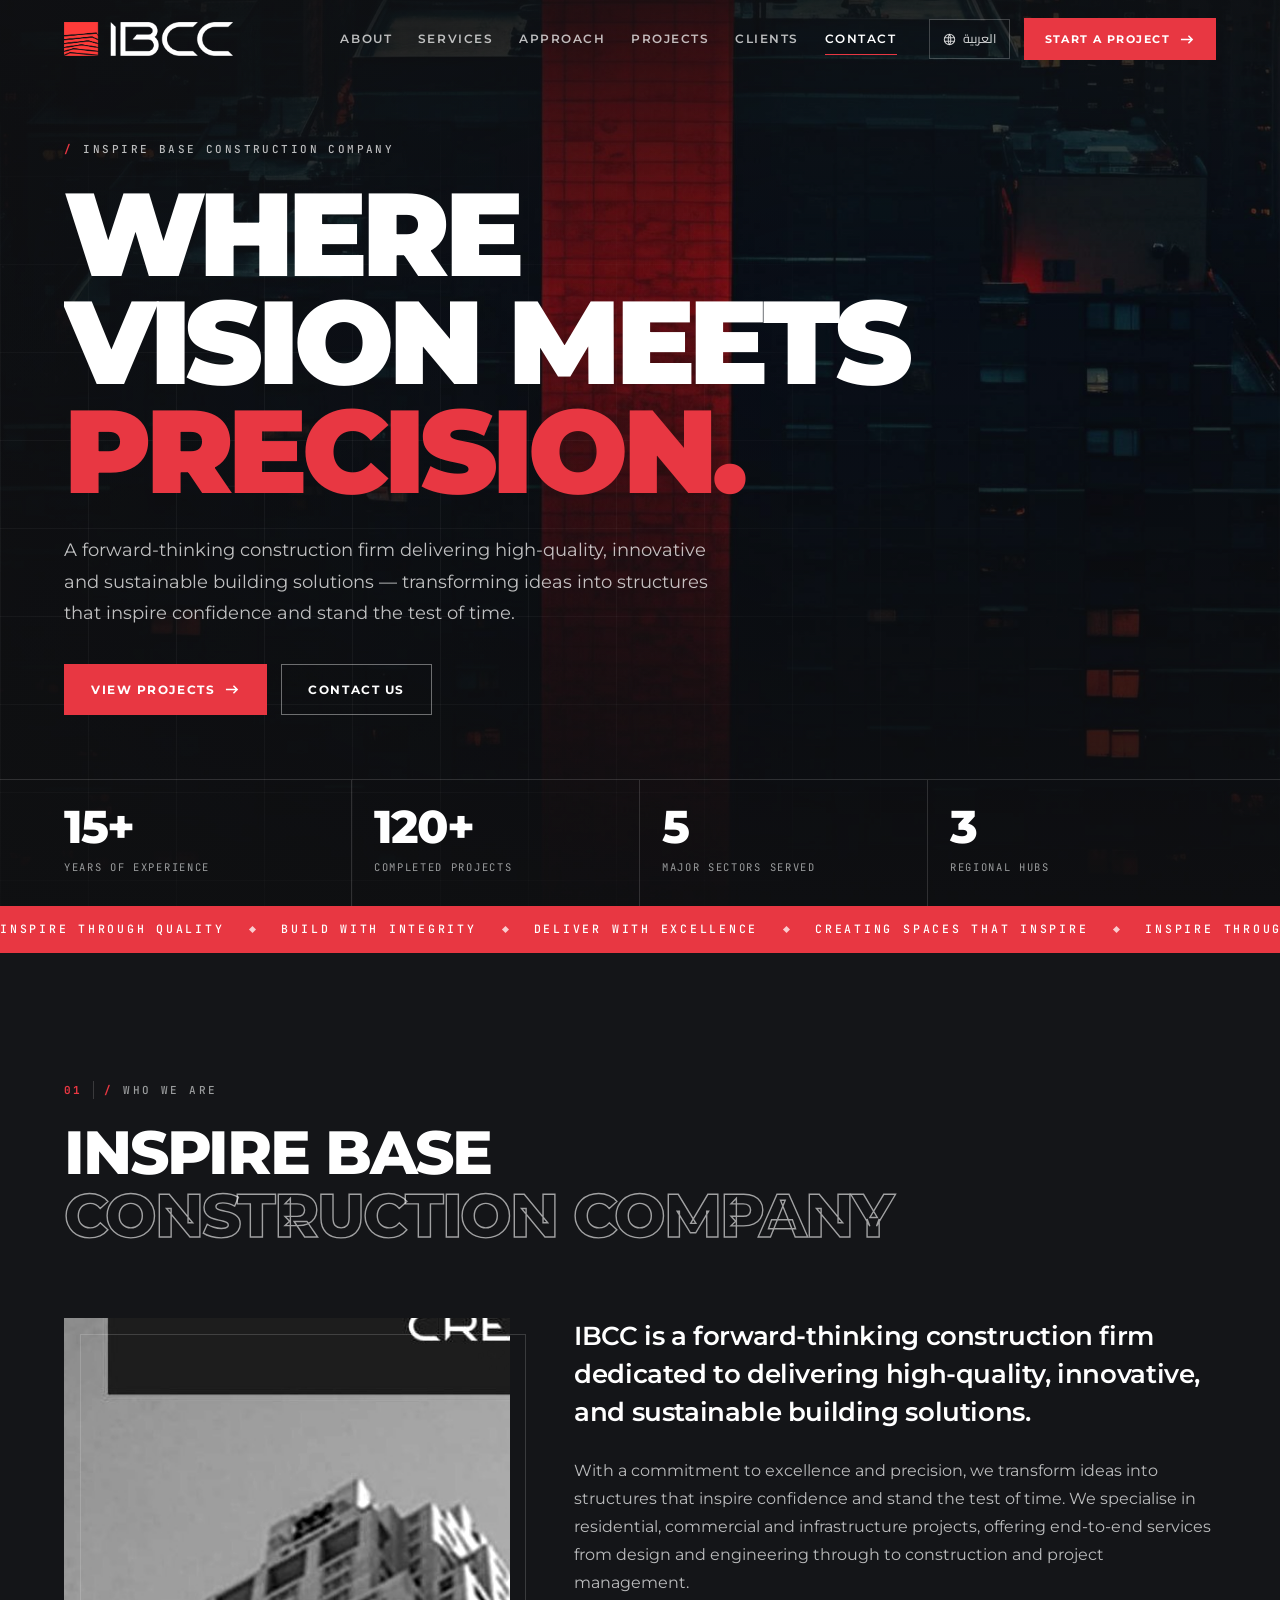
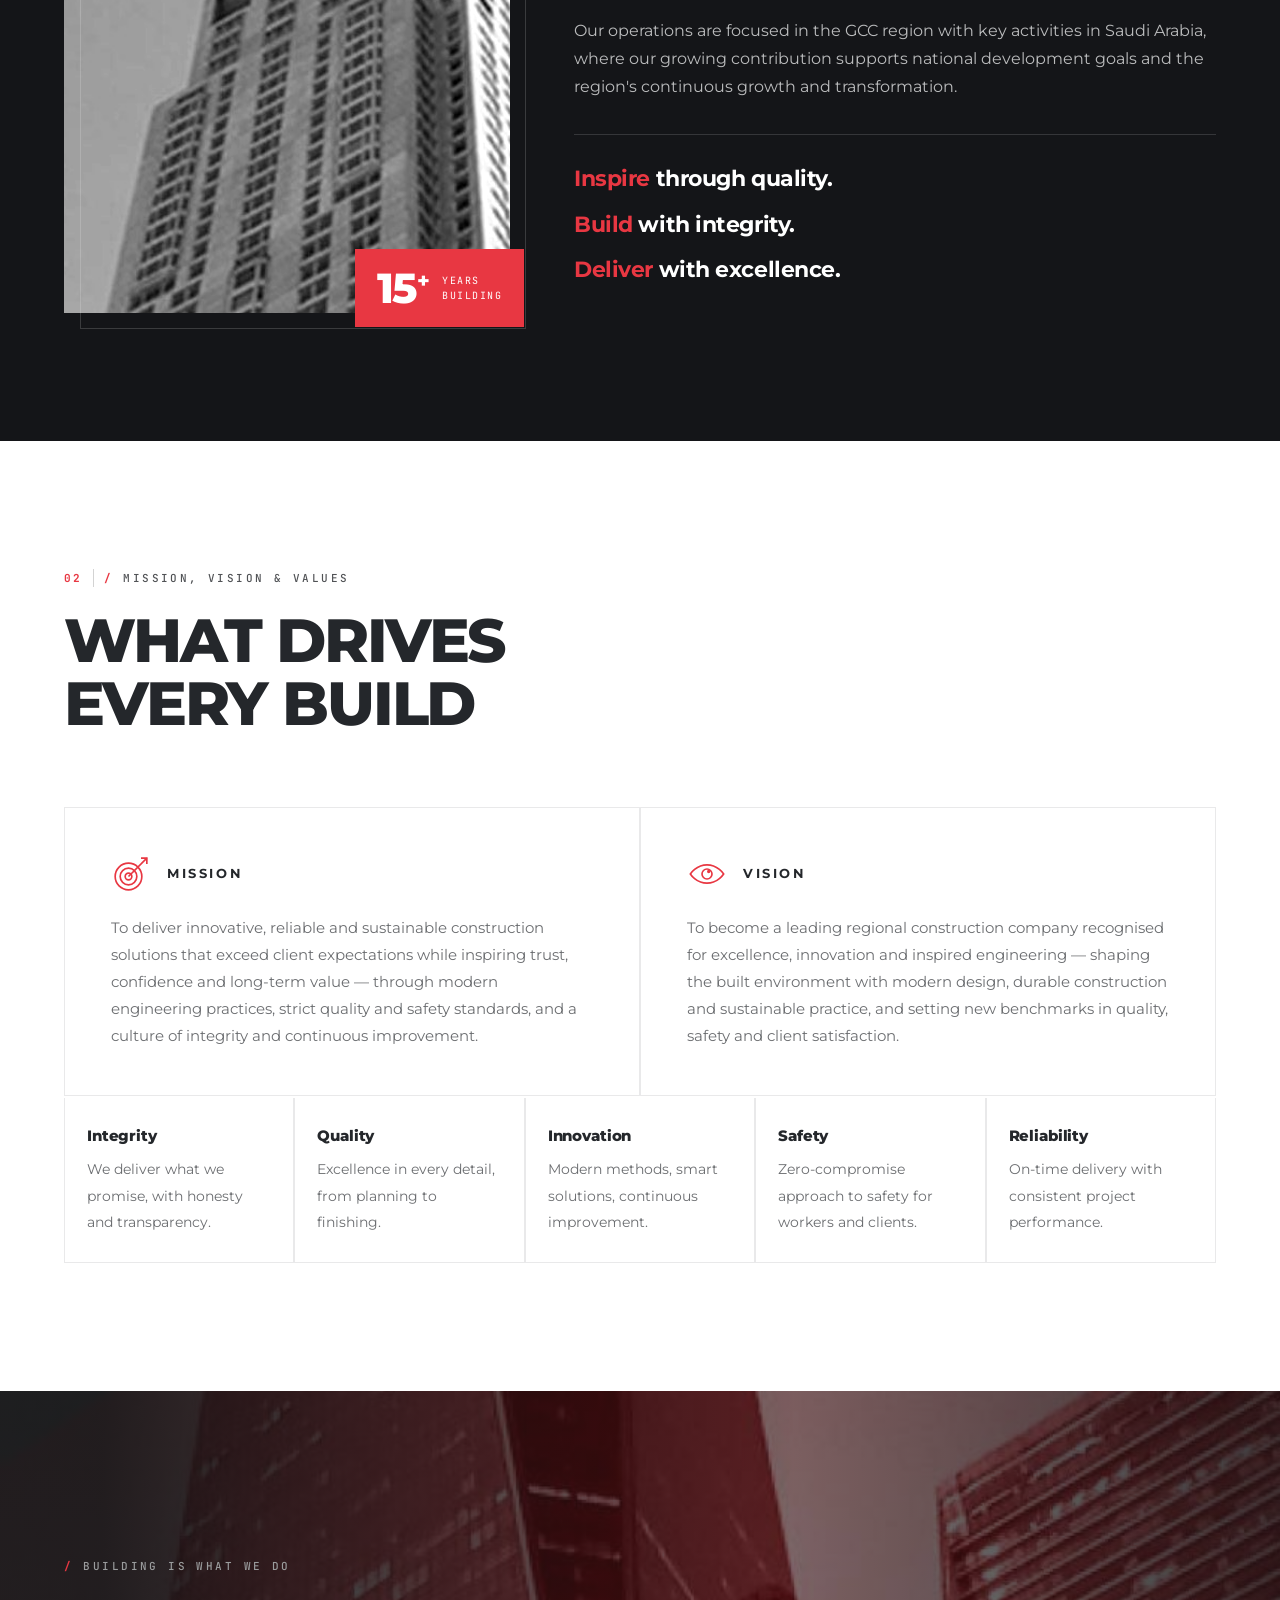
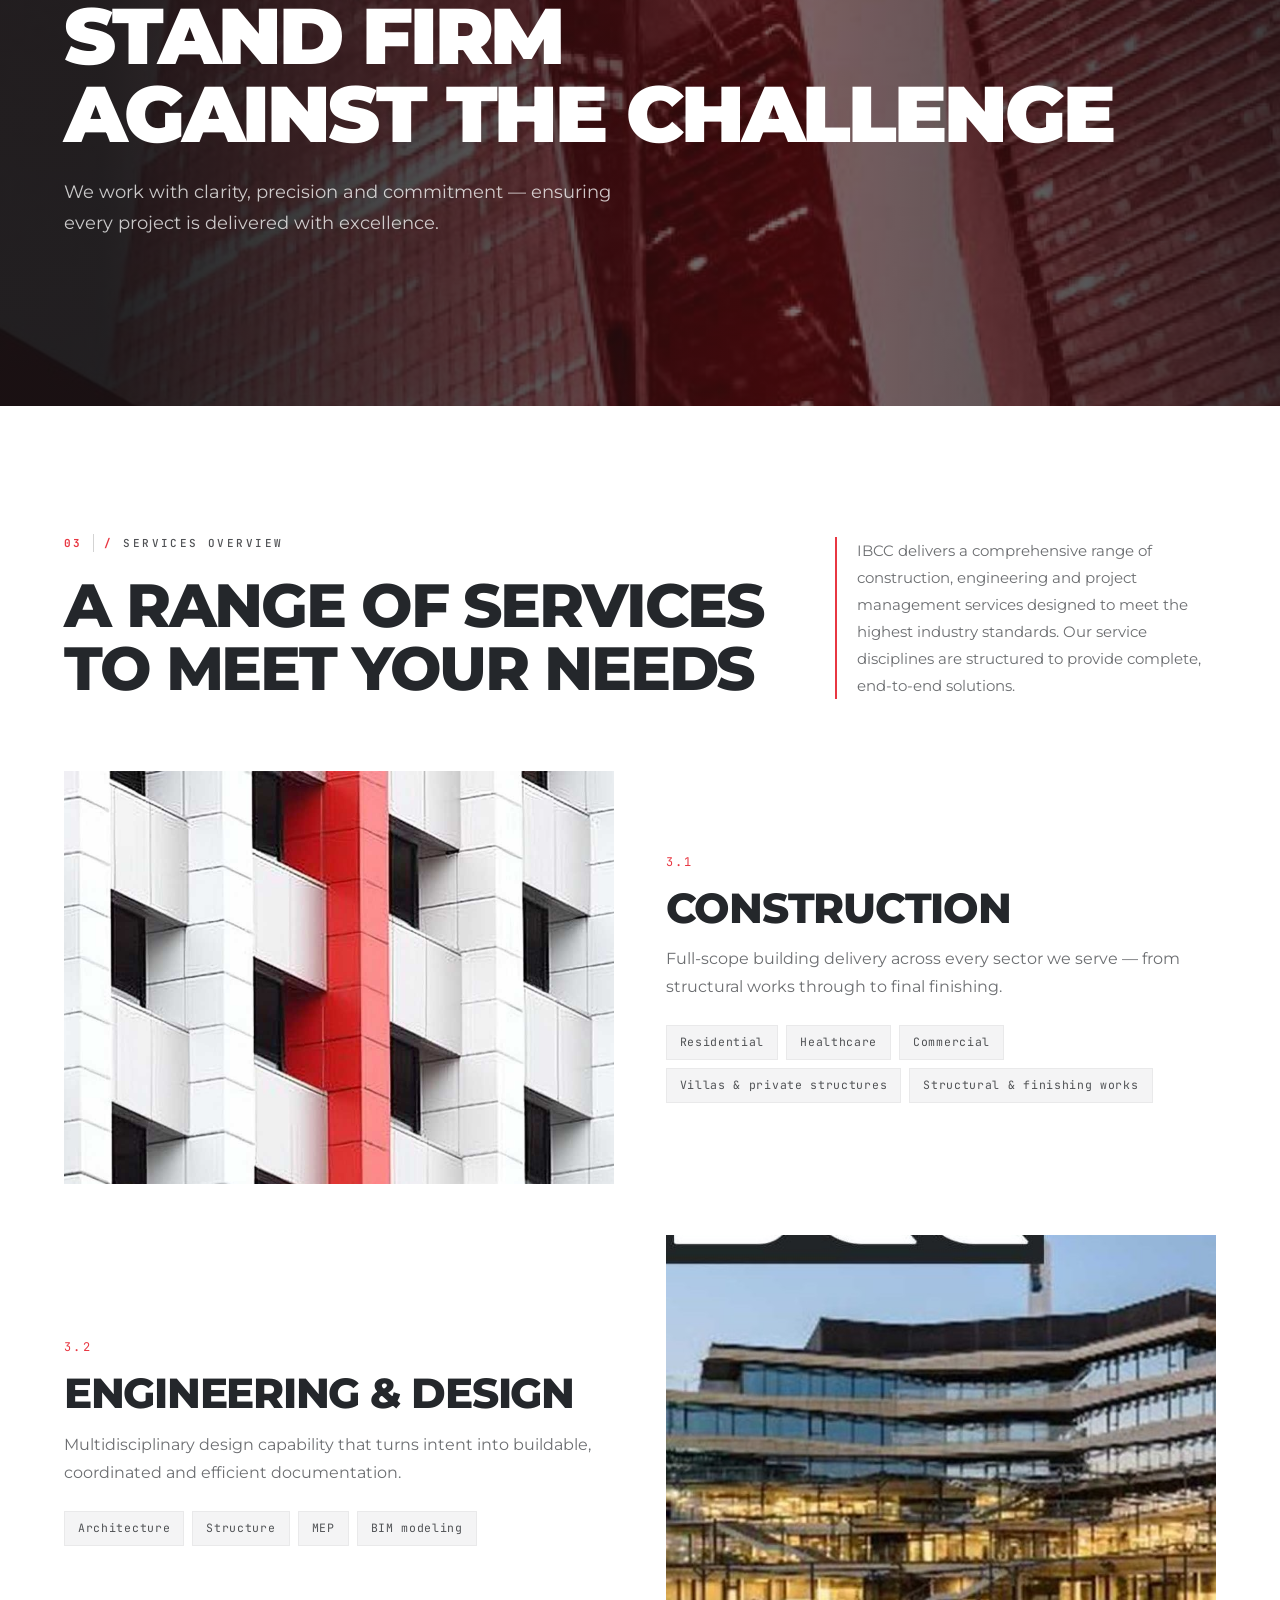
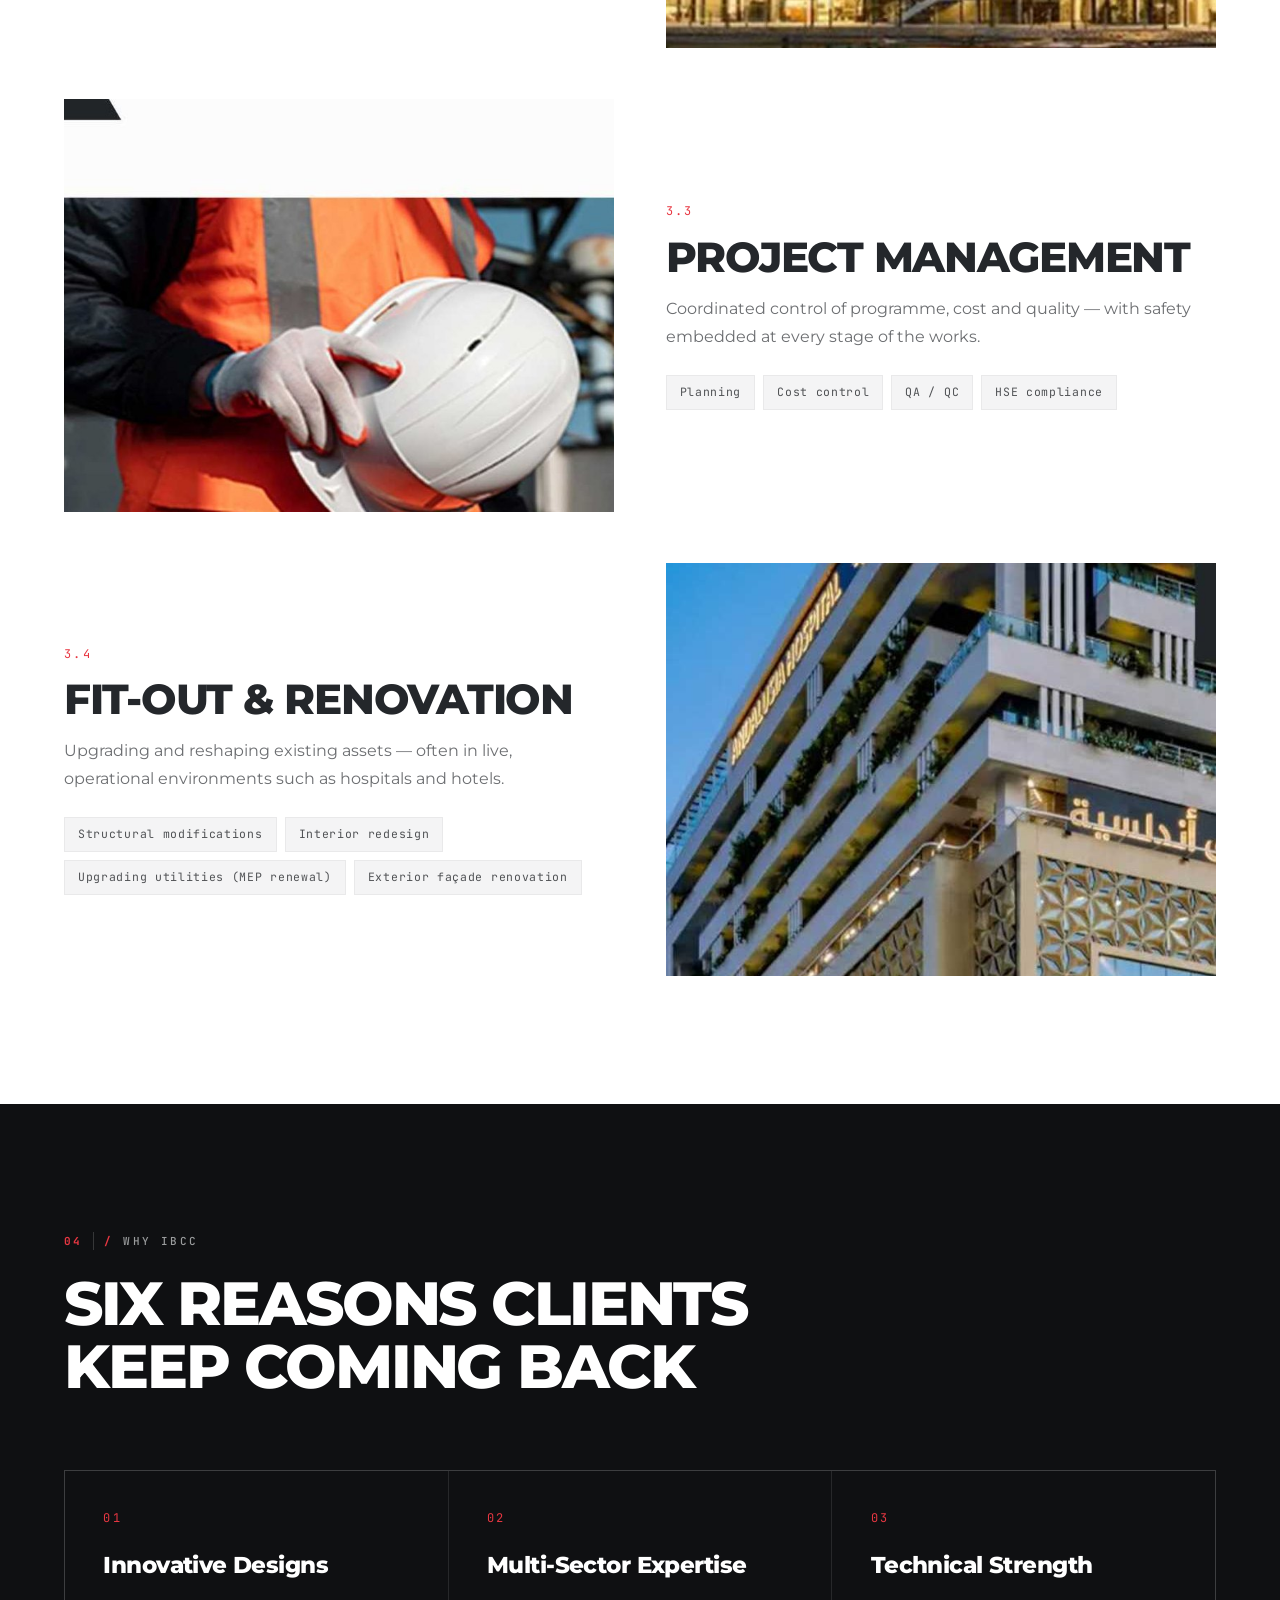
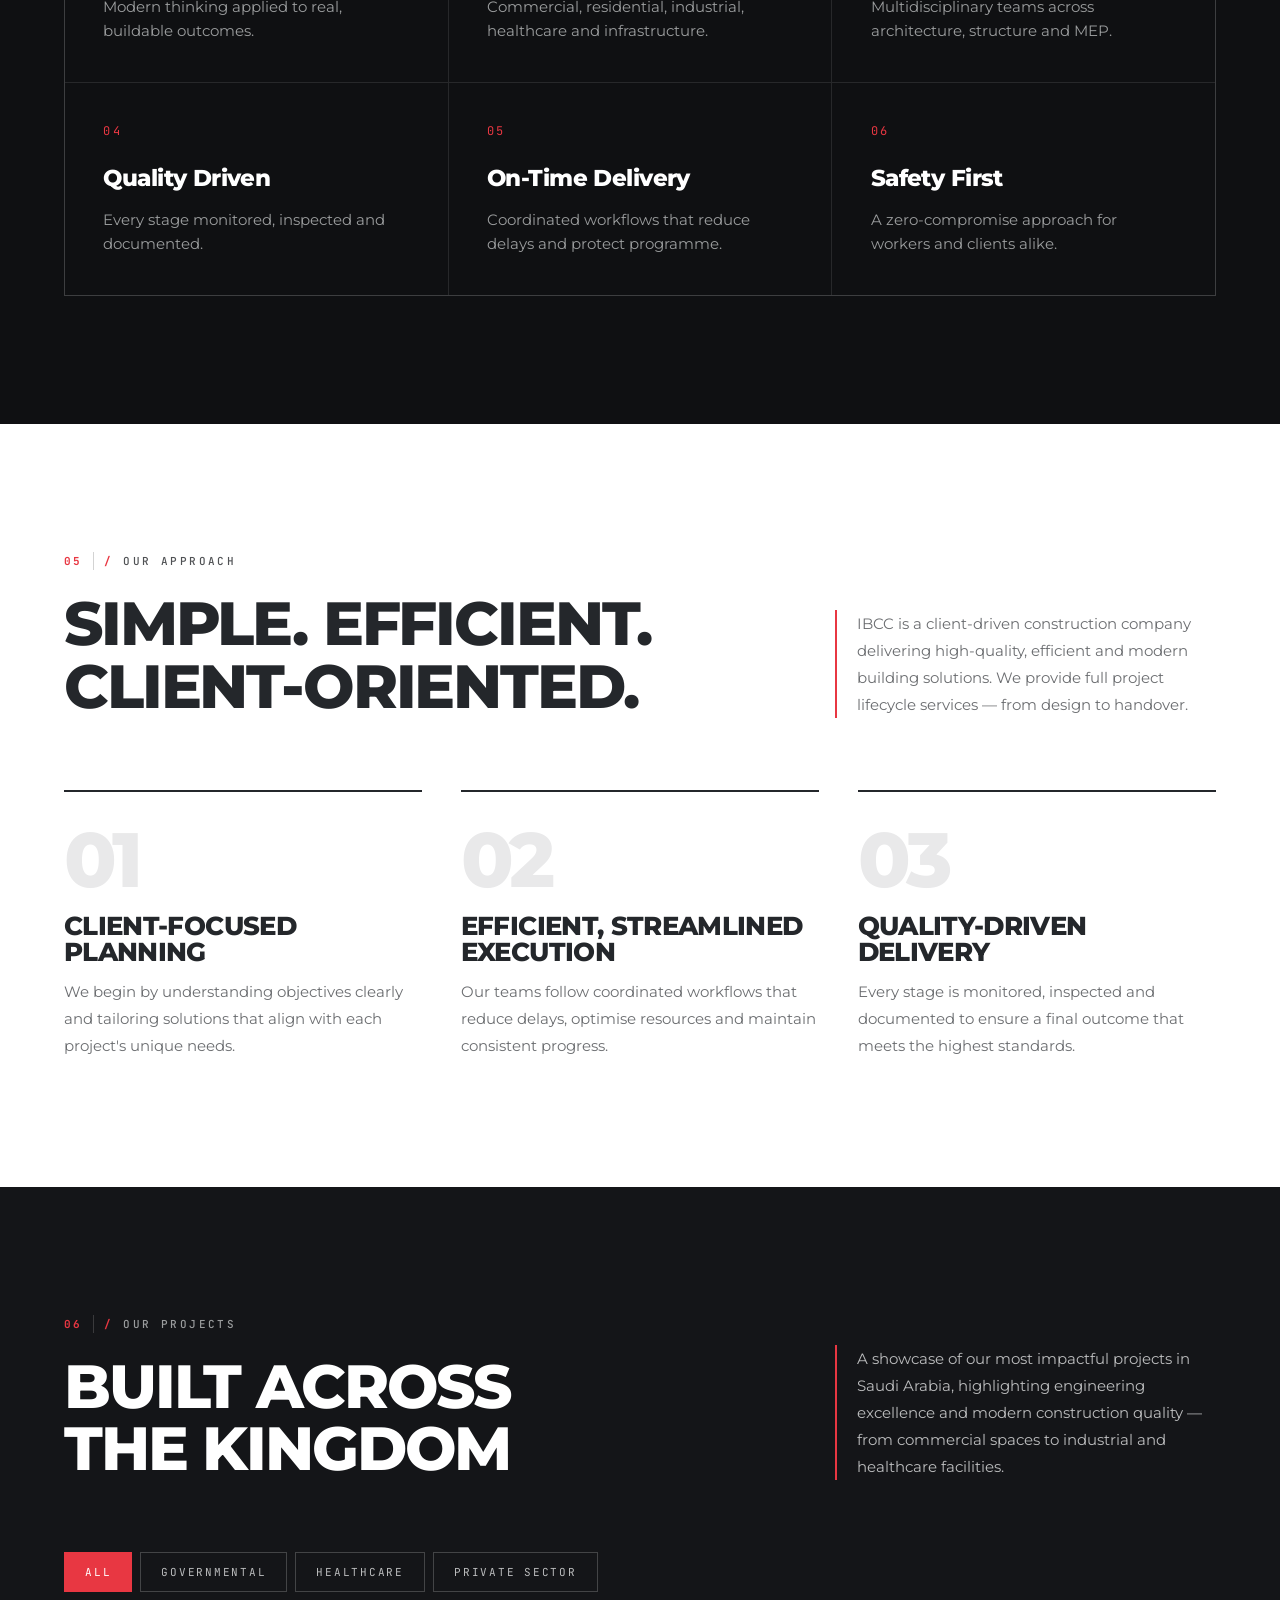
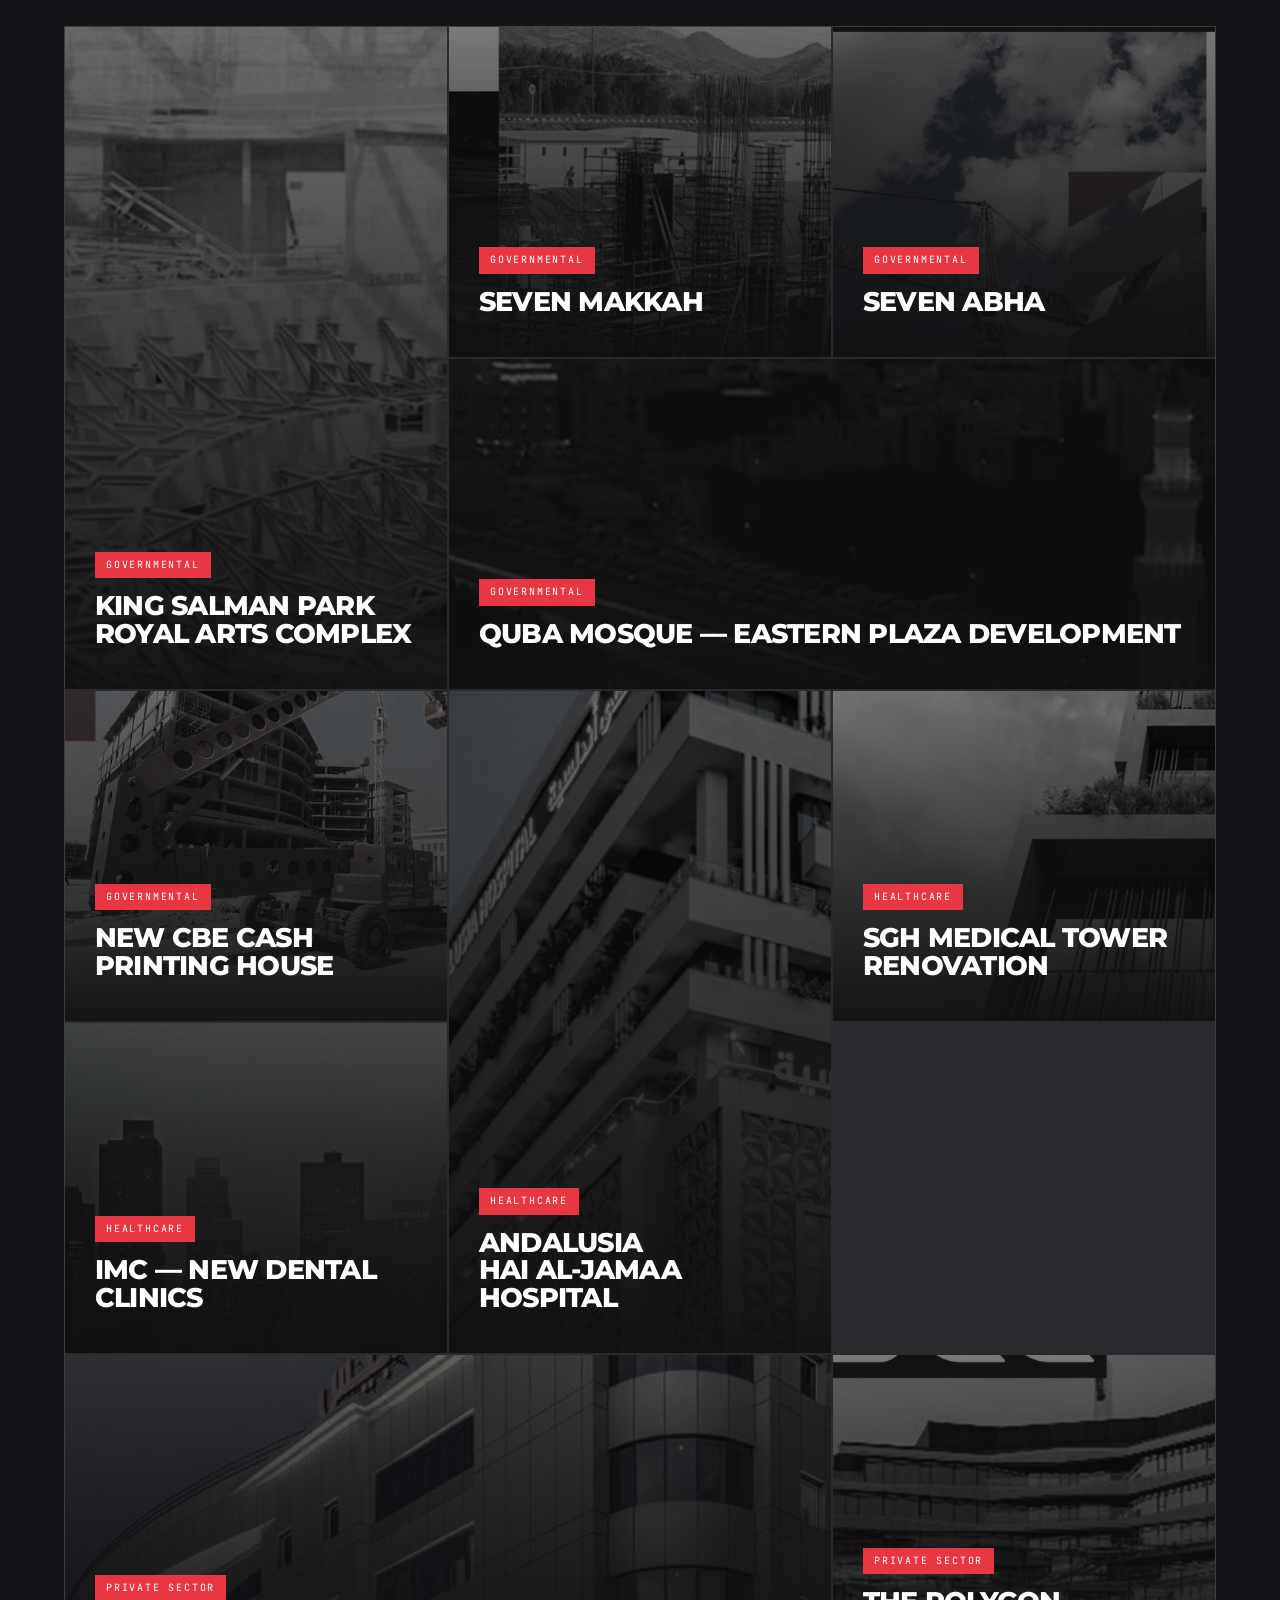
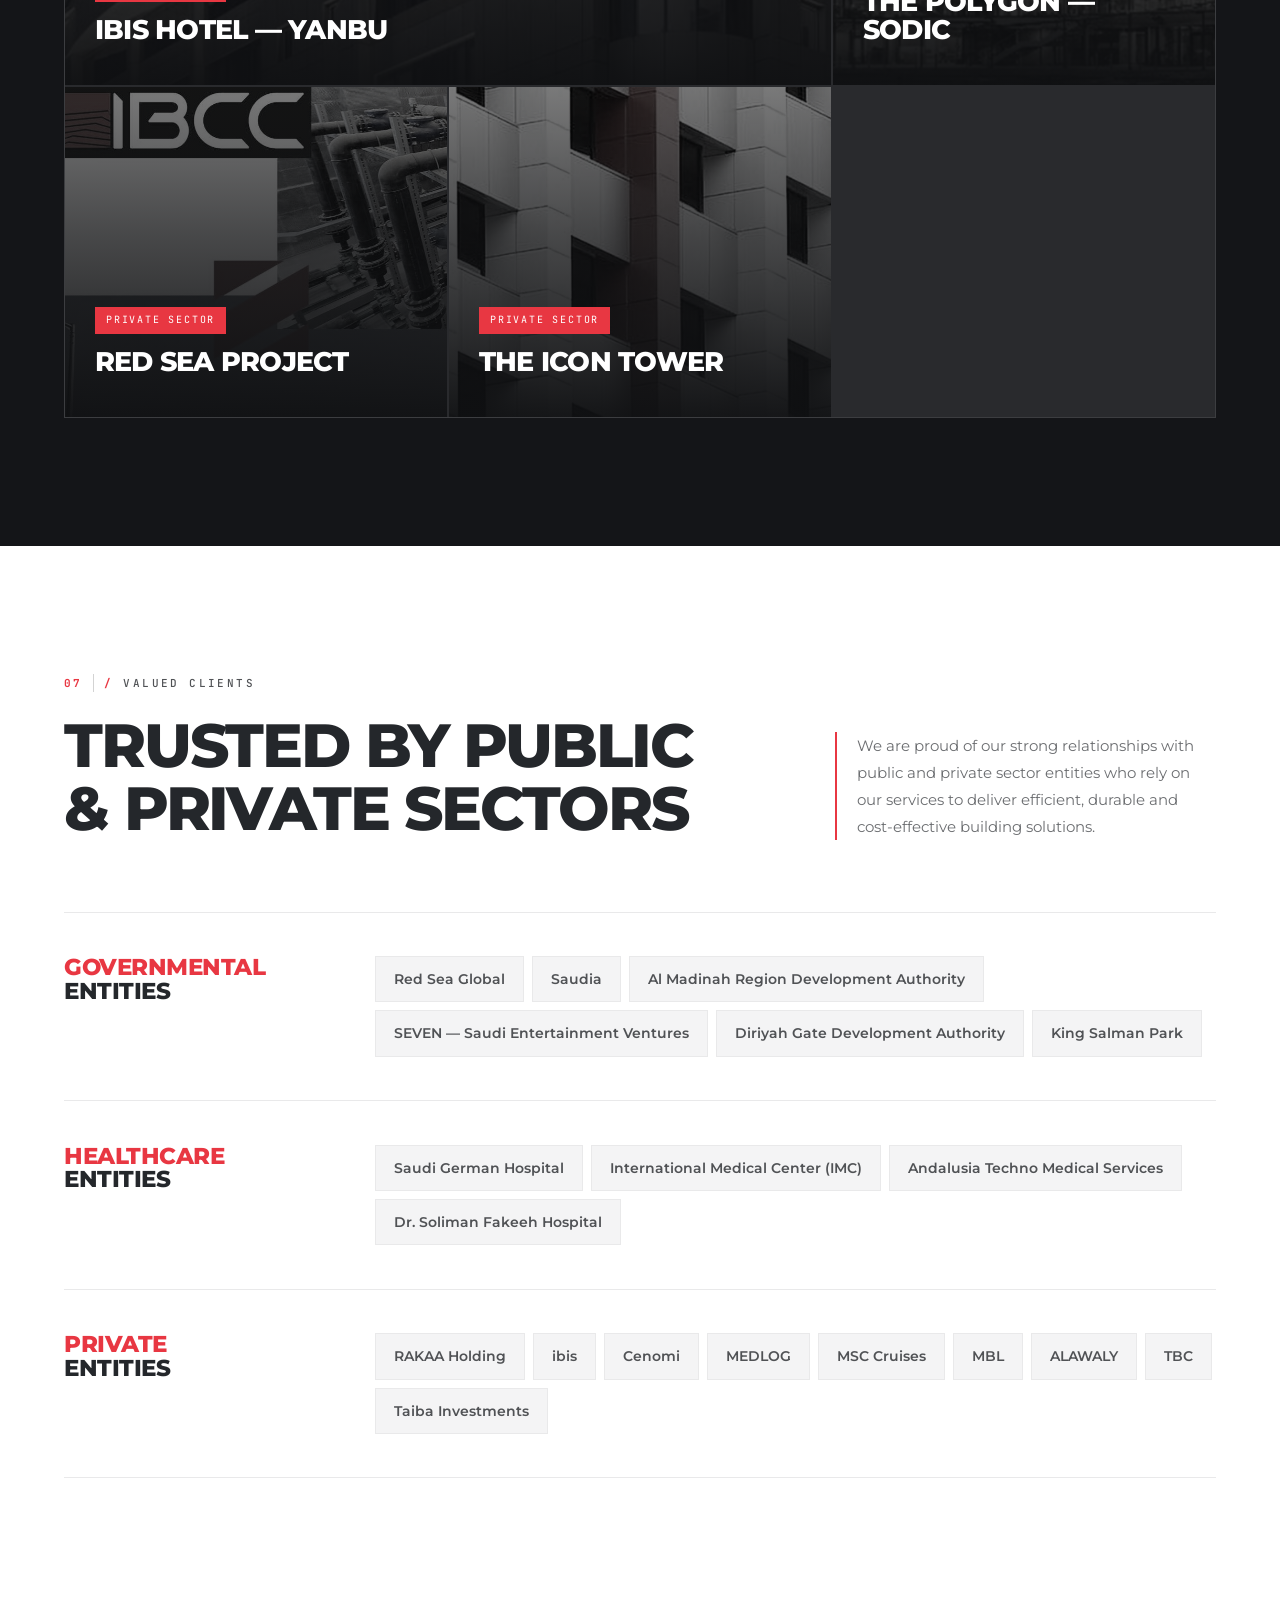
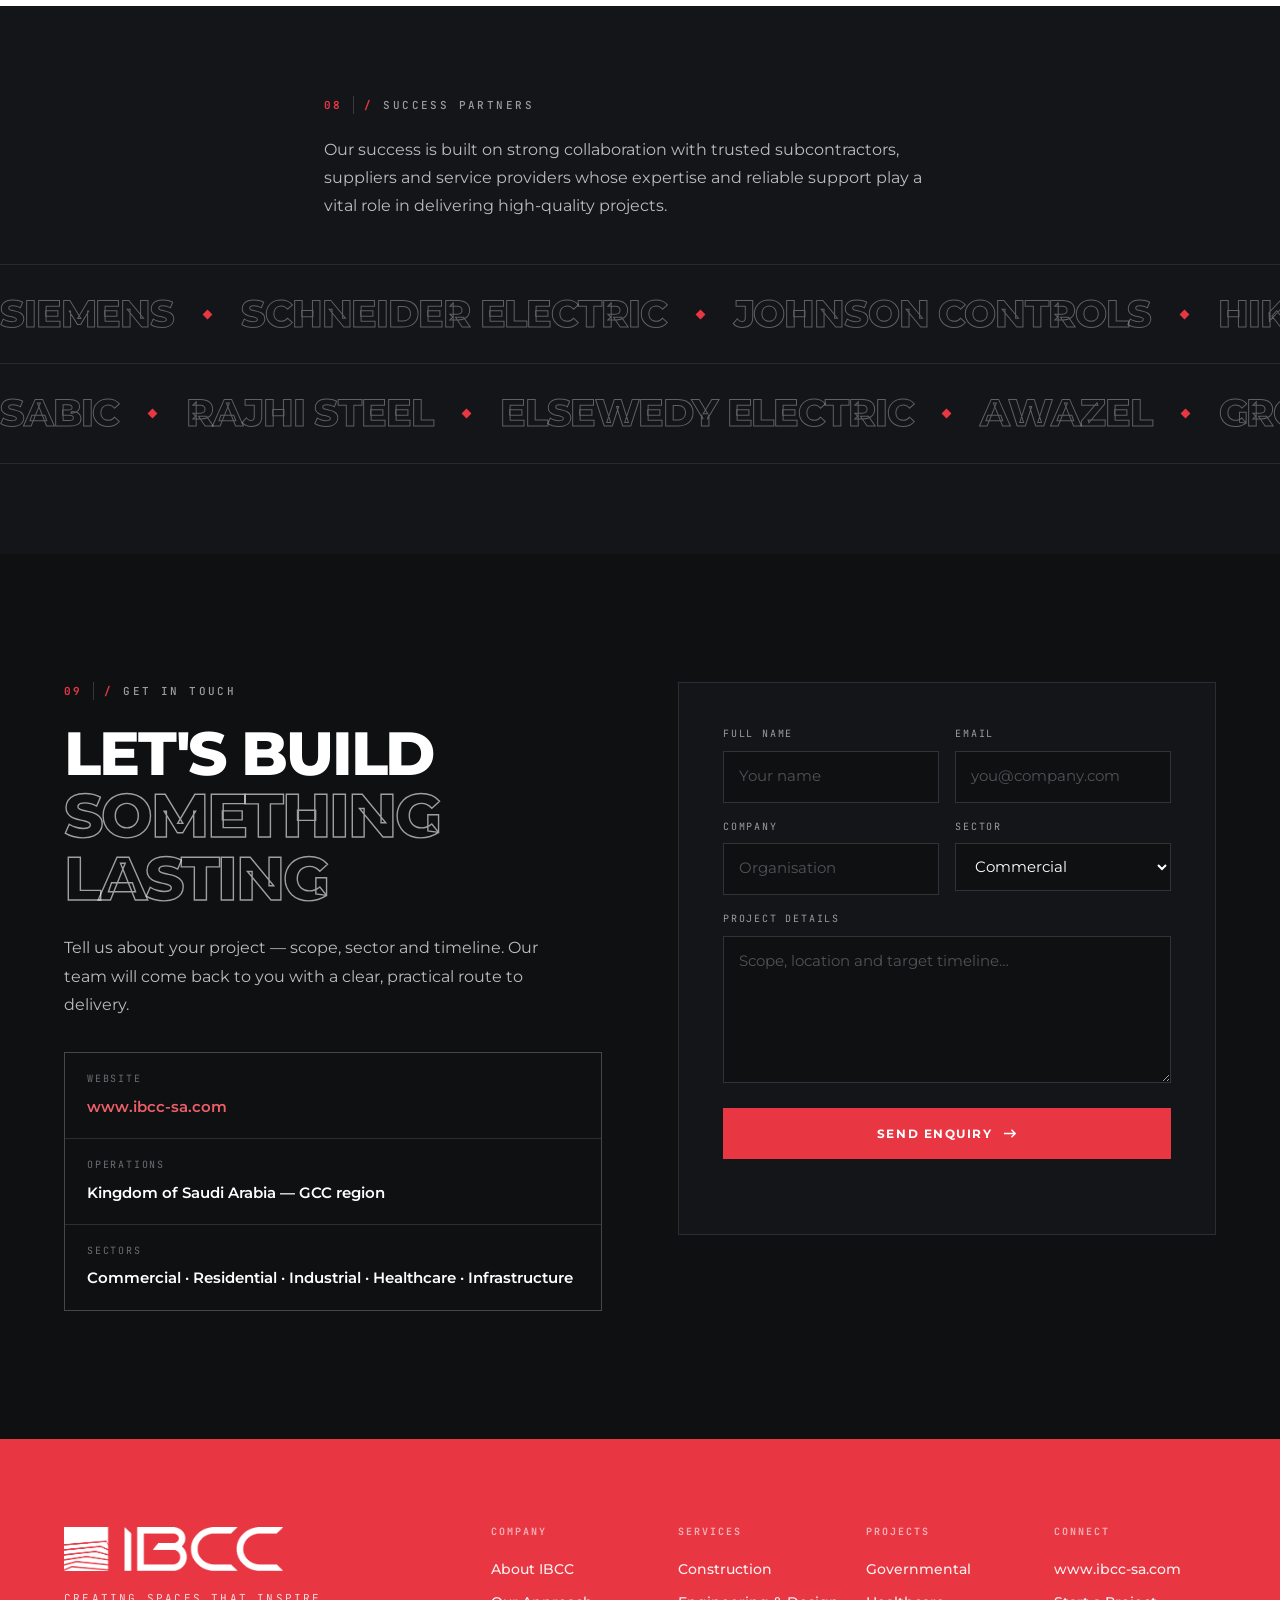
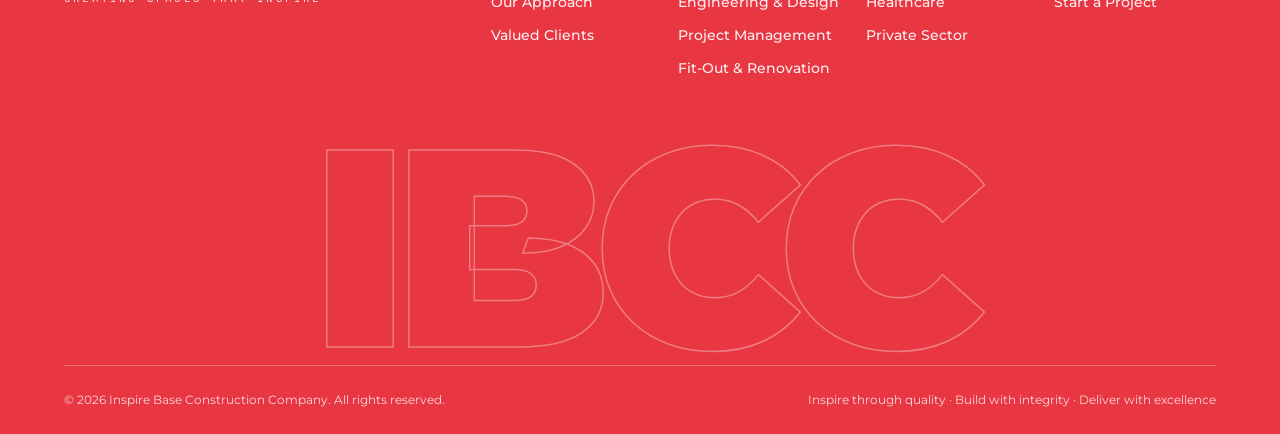
==== commit e0a818c0: "init" ====
--- a/index.html
+++ b/index.html
@@ -6,9 +6,11 @@
 <title>IBCC — Inspire Base Construction Company | Creating Spaces That Inspire</title>
 <meta name="description" content="IBCC (Inspire Base Construction Company) is a forward-thinking Saudi construction firm delivering high-quality, innovative and sustainable building solutions across commercial, residential, industrial, healthcare and infrastructure sectors.">
 <link rel="icon" href="assets/logo-mark.png" type="image/png">
+<link rel="alternate" hreflang="en" href="index.html">
+<link rel="alternate" hreflang="ar" href="ar/index.html">
 <link rel="preconnect" href="https://fonts.googleapis.com">
 <link rel="preconnect" href="https://fonts.gstatic.com" crossorigin>
-<link href="https://fonts.googleapis.com/css2?family=Montserrat:ital,wght@0,300..900;1,300..900&family=JetBrains+Mono:wght@400;500;700&display=swap" rel="stylesheet">
+<link href="https://fonts.googleapis.com/css2?family=Montserrat:ital,wght@0,300..900;1,300..900&family=Cairo:wght@400;600;700&family=JetBrains+Mono:wght@400;500;700&display=swap" rel="stylesheet">
 <link rel="stylesheet" href="css/styles.css">
 </head>
 <body>
@@ -29,15 +31,37 @@
     </a>
 
     <nav class="nav" id="nav" aria-label="Main">
+      <div class="nav__head">
+        <span class="nav__title">Menu</span>
+        <button class="nav__close" id="navClose" aria-label="Close menu">
+          <svg viewBox="0 0 16 16" aria-hidden="true"><path d="M3 3l10 10M13 3L3 13" fill="none" stroke="currentColor" stroke-width="1.7"/></svg>
+        </button>
+      </div>
+
       <a href="#about"    data-nav>About</a>
       <a href="#services" data-nav>Services</a>
       <a href="#approach" data-nav>Approach</a>
       <a href="#projects" data-nav>Projects</a>
       <a href="#clients"  data-nav>Clients</a>
       <a href="#contact"  data-nav>Contact</a>
+
+      <div class="nav__foot">
+        <a href="#contact" class="btn btn--sm btn--red">
+          <span>Start a Project</span>
+          <svg viewBox="0 0 16 16" aria-hidden="true"><path d="M1 8h12M9 4l4 4-4 4" fill="none" stroke="currentColor" stroke-width="1.6"/></svg>
+        </a>
+        <a class="lang" href="ar/index.html" hreflang="ar" lang="ar">
+          <svg viewBox="0 0 16 16" aria-hidden="true"><circle cx="8" cy="8" r="6.4" fill="none" stroke="currentColor" stroke-width="1.3"/><path d="M8 1.6c2 2 2 10.8 0 12.8M8 1.6c-2 2-2 10.8 0 12.8M1.9 5.8h12.2M1.9 10.2h12.2" fill="none" stroke="currentColor" stroke-width="1.3"/></svg>
+          <span lang="ar">العربية</span>
+        </a>
+      </div>
     </nav>
 
     <div class="hdr__actions">
+      <a class="lang lang--hdr" href="ar/index.html" hreflang="ar" lang="ar" aria-label="التبديل إلى العربية">
+        <svg viewBox="0 0 16 16" aria-hidden="true"><circle cx="8" cy="8" r="6.4" fill="none" stroke="currentColor" stroke-width="1.3"/><path d="M8 1.6c2 2 2 10.8 0 12.8M8 1.6c-2 2-2 10.8 0 12.8M1.9 5.8h12.2M1.9 10.2h12.2" fill="none" stroke="currentColor" stroke-width="1.3"/></svg>
+        <span lang="ar">العربية</span>
+      </a>
       <a href="#contact" class="btn btn--sm btn--red">
         <span>Start a Project</span>
         <svg viewBox="0 0 16 16" aria-hidden="true"><path d="M1 8h12M9 4l4 4-4 4" fill="none" stroke="currentColor" stroke-width="1.6"/></svg>
@@ -49,6 +73,8 @@
   </div>
   <div class="hdr__progress" id="progress"></div>
 </header>
+
+<div class="scrim" id="scrim" aria-hidden="true"></div>
 
 <main id="top">
 
--- a/css/styles.css
+++ b/css/styles.css
@@ -18,9 +18,12 @@
   --paper:#ffffff;
   --paper-2:#f4f4f5;
 
-  /* type */
-  --sans:'Montserrat',-apple-system,BlinkMacSystemFont,'Segoe UI',sans-serif;
-  --mono:'JetBrains Mono',ui-monospace,'SFMono-Regular',Menlo,monospace;
+  /* type — --sans/--mono are re-pointed at the Arabic stack on the /ar page */
+  --sans-latin:'Montserrat',-apple-system,BlinkMacSystemFont,'Segoe UI',sans-serif;
+  --sans-ar:'Cairo','Segoe UI',Tahoma,sans-serif;
+  --mono-latin:'JetBrains Mono',ui-monospace,'SFMono-Regular',Menlo,monospace;
+  --sans:var(--sans-latin);
+  --mono:var(--mono-latin);
 
   /* rhythm */
   --gut:clamp(20px,5vw,72px);
@@ -96,7 +99,7 @@
 .hdr__logo img{height:34px;width:auto;transition:height .4s var(--ease)}
 .hdr.is-stuck .hdr__logo img{height:28px}
 
-.nav{display:flex;gap:clamp(14px,2vw,30px);margin-left:auto}
+.nav{display:flex;gap:clamp(14px,2vw,30px);margin-inline-start:auto}
 .nav a{
   position:relative;
   font-size:12px;font-weight:600;letter-spacing:.13em;text-transform:uppercase;
@@ -104,23 +107,53 @@
   transition:color .25s var(--ease);
 }
 .nav a::after{
-  content:'';position:absolute;left:0;bottom:0;height:1px;width:0;
+  content:'';position:absolute;inset-inline-start:0;bottom:0;height:1px;width:0;
   background:var(--red);transition:width .35s var(--ease);
 }
 .nav a:hover,.nav a.is-active{color:#fff}
 .nav a:hover::after,.nav a.is-active::after{width:100%}
 
+/* drawer-only chrome — hidden until the panel becomes a drawer */
+.nav__head,.nav__foot{display:none}
+
 .hdr__actions{display:flex;align-items:center;gap:14px}
 .hdr__progress{height:2px;width:0;background:var(--red);transition:width .12s linear}
+
+/* ── Language switch ────────────────────────────────────────── */
+.lang{
+  display:inline-flex;align-items:center;gap:7px;
+  border:1px solid rgba(255,255,255,.22);
+  padding:9px 13px;
+  font-family:var(--mono);font-size:11px;font-weight:500;
+  letter-spacing:.12em;text-transform:uppercase;
+  color:rgba(255,255,255,.78);
+  transition:border-color .3s var(--ease),color .3s var(--ease),background .3s var(--ease);
+}
+.lang svg{width:13px;height:13px;flex:none}
+.lang:hover{border-color:var(--red);background:var(--red);color:#fff}
+/* Arabic label inside the English page must not be letter-spaced */
+.lang [lang="ar"]{font-family:var(--sans-ar);letter-spacing:0;font-size:12.5px}
 
 .burger{
   display:none;width:42px;height:42px;background:none;border:1px solid rgba(255,255,255,.2);
   cursor:pointer;padding:0;place-items:center;gap:5px;
-}
+  transition:border-color .3s var(--ease);
+}
+.burger:hover{border-color:rgba(255,255,255,.5)}
 .burger span{display:block;width:18px;height:1.5px;background:#fff;transition:.3s var(--ease)}
 .burger[aria-expanded="true"] span:nth-child(1){transform:translateY(6.5px) rotate(45deg)}
 .burger[aria-expanded="true"] span:nth-child(2){opacity:0}
 .burger[aria-expanded="true"] span:nth-child(3){transform:translateY(-6.5px) rotate(-45deg)}
+
+/* ── Drawer scrim ───────────────────────────────────────────── */
+.scrim{
+  position:fixed;inset:0;z-index:99;
+  background:rgba(6,7,8,.62);
+  backdrop-filter:blur(3px);-webkit-backdrop-filter:blur(3px);
+  opacity:0;visibility:hidden;
+  transition:opacity .45s var(--ease),visibility .45s;
+}
+.scrim.is-on{opacity:1;visibility:visible}
 
 /* ── Buttons ────────────────────────────────────────────────── */
 .btn{
@@ -165,8 +198,7 @@
 .slash{color:var(--red);font-weight:700}
 .idx{
   color:var(--red);font-weight:700;
-  padding-right:10px;border-right:1px solid currentColor;
-  border-right-color:rgba(128,128,128,.35);
+  padding-inline-end:10px;border-inline-end:1px solid rgba(128,128,128,.35);
 }
 
 .h2{
@@ -194,7 +226,7 @@
 }
 .sec__note{
   font-size:15px;line-height:1.8;color:var(--g-300);
-  border-left:2px solid var(--red);padding-left:20px;
+  border-inline-start:2px solid var(--red);padding-inline-start:20px;
 }
 .sec__note--light{color:var(--g-100)}
 
@@ -274,10 +306,10 @@
 }
 .hero__stats li{
   padding:24px 22px 30px;
-  border-right:1px solid rgba(255,255,255,.14);
-}
-.hero__stats li:first-child{padding-left:0}
-.hero__stats li:last-child{border-right:0}
+  border-inline-end:1px solid rgba(255,255,255,.14);
+}
+.hero__stats li:first-child{padding-inline-start:0}
+.hero__stats li:last-child{border-inline-end:0}
 .hero__stats b{
   display:block;font-size:clamp(30px,3.6vw,48px);font-weight:800;
   letter-spacing:-.04em;color:#fff;line-height:1;
@@ -321,7 +353,7 @@
   transform:translate(16px,16px);pointer-events:none;
 }
 .about__badge{
-  position:absolute;right:-14px;bottom:-14px;
+  position:absolute;inset-inline-end:-14px;bottom:-14px;
   background:var(--red);color:#fff;
   padding:18px 22px;display:flex;align-items:center;gap:14px;
 }
@@ -372,7 +404,7 @@
   transition:background .35s var(--ease),color .35s var(--ease);
 }
 .values li::before{
-  content:'';position:absolute;left:0;top:0;height:3px;width:0;
+  content:'';position:absolute;inset-inline-start:0;top:0;height:3px;width:0;
   background:var(--red);transition:width .45s var(--ease-out);
 }
 .values li:hover::before{width:100%}
@@ -632,7 +664,7 @@
 
 /* ── Back to top ────────────────────────────────────────────── */
 .totop{
-  position:fixed;right:22px;bottom:22px;z-index:90;
+  position:fixed;inset-inline-end:22px;bottom:22px;z-index:90;
   width:46px;height:46px;display:grid;place-items:center;
   background:var(--red);color:#fff;
   opacity:0;visibility:hidden;transform:translateY(12px);
@@ -655,23 +687,65 @@
 
 @media (max-width:860px){
   .burger{display:grid}
-  /* keep the logo and burger clickable above the full-screen panel */
+  /* nav leaves the flow below, so the actions cluster carries the auto margin
+     that pins the burger to the trailing (right in LTR) edge of the header */
+  .hdr__actions{margin-inline-start:auto}
   .hdr__logo,.hdr__actions{position:relative;z-index:2}
+
+  /* ── Right-side drawer ── */
   .nav{
-    position:fixed;inset:0;z-index:1;
+    position:fixed;top:0;bottom:0;
+    inset-inline-end:0;               /* right in LTR, left in RTL */
+    z-index:1;
+    width:min(84vw,340px);
     background:var(--g-900);
+    border-inline-start:1px solid rgba(255,255,255,.1);
+    box-shadow:-24px 0 60px rgba(0,0,0,.5);
     flex-direction:column;gap:0;margin:0;
-    padding:104px var(--gut) 40px;
-    overflow-y:auto;
-    transform:translateY(-100%);visibility:hidden;
-    transition:transform .5s var(--ease-out),visibility .5s;
+    padding:0;
+    overflow-y:auto;overscroll-behavior:contain;
+    transform:translateX(var(--drawer-out,100%));
+    visibility:hidden;
+    transition:transform .48s var(--ease-out),visibility .48s;
   }
   .nav.is-open{transform:none;visibility:visible}
-  .nav a{font-size:20px;letter-spacing:.04em;padding:15px 0;border-bottom:1px solid rgba(255,255,255,.09)}
+
+  .nav__head{
+    display:flex;align-items:center;justify-content:space-between;
+    padding:20px var(--gut) 18px;
+    border-bottom:1px solid rgba(255,255,255,.1);
+  }
+  .nav__title{
+    font-family:var(--mono);font-size:10px;letter-spacing:.24em;
+    text-transform:uppercase;color:var(--g-300);
+  }
+  .nav__close{
+    width:34px;height:34px;display:grid;place-items:center;
+    background:none;border:1px solid rgba(255,255,255,.2);
+    color:#fff;cursor:pointer;padding:0;
+    transition:border-color .3s var(--ease),background .3s var(--ease);
+  }
+  .nav__close:hover{background:var(--red);border-color:var(--red)}
+  .nav__close svg{width:14px;height:14px}
+
+  .nav a{
+    font-size:16px;letter-spacing:.1em;
+    padding:17px var(--gut);
+    border-bottom:1px solid rgba(255,255,255,.07);
+  }
+  .nav a::after{inset-inline-start:var(--gut);bottom:14px}
+
+  .nav__foot{
+    display:grid;gap:12px;
+    padding:26px var(--gut) 32px;margin-top:auto;
+  }
+  .nav__foot .btn{justify-content:center}
+  .nav__foot .lang{justify-content:center}
+
   .hdr__actions .btn{display:none}
   .hero__stats{grid-template-columns:repeat(2,1fr)}
-  .hero__stats li{border-right:0;padding-inline:0}
-  .hero__stats li:nth-child(odd){border-right:1px solid rgba(255,255,255,.14);padding-right:22px}
+  .hero__stats li{border-inline-end:0;padding-inline:0}
+  .hero__stats li:nth-child(odd){border-inline-end:1px solid rgba(255,255,255,.14);padding-inline-end:22px}
   .hero__stats li:nth-child(n+3){border-top:1px solid rgba(255,255,255,.14)}
   .mvv__grid{grid-template-columns:1fr}
   .values{grid-template-columns:repeat(2,1fr)}
@@ -685,14 +759,106 @@
 }
 
 @media (max-width:560px){
+  /* header gets tight — the drawer still carries a language switch */
+  .lang--hdr{display:none}
   .pgrid{grid-template-columns:1fr}
   .card--wide,.card--tall{grid-column:auto;grid-row:auto}
   .why__list{grid-template-columns:1fr}
   .values{grid-template-columns:1fr}
   .form__row{grid-template-columns:1fr}
-  .about__badge{right:0;bottom:0;padding:14px 16px}
+  .about__badge{inset-inline-end:0;bottom:0;padding:14px 16px}
   .about__badge b{font-size:32px}
 }
+
+/* ═══════════════════════════════════════════════════════════════
+   RTL — mirrors everything the logical properties above can't reach
+   (transforms, gradients, masks, shadows, animation direction)
+   ═══════════════════════════════════════════════════════════════ */
+[dir="rtl"]{
+  /* off-screen resting position for the drawer: it parks past the LEFT
+     edge, because inset-inline-end resolves to the left side in RTL */
+  --drawer-out:-100%;
+}
+[dir="rtl"] .btn::before{transform-origin:left}
+[dir="rtl"] .btn:hover::before{transform-origin:right}
+[dir="rtl"] .btn svg{transform:scaleX(-1)}
+[dir="rtl"] .btn:hover svg{transform:scaleX(-1) translateX(5px)}
+[dir="rtl"] .ftr__cols a:hover{transform:translateX(-5px)}
+[dir="rtl"] .hero__bg::after{
+  background:
+    linear-gradient(180deg,rgba(15,16,18,.86) 0%,rgba(15,16,18,.42) 34%,rgba(15,16,18,.94) 100%),
+    linear-gradient(270deg,rgba(15,16,18,.82) 0%,rgba(15,16,18,0) 62%);
+}
+[dir="rtl"] .hero__grid{
+  mask-image:radial-gradient(ellipse 90% 70% at 80% 60%,#000 20%,transparent 78%);
+  -webkit-mask-image:radial-gradient(ellipse 90% 70% at 80% 60%,#000 20%,transparent 78%);
+}
+[dir="rtl"] .band__bg::after{
+  background:linear-gradient(270deg,rgba(15,16,18,.92) 8%,rgba(15,16,18,.55) 62%,rgba(15,16,18,.8) 100%);
+}
+/* the marquees scroll by translating negatively; flip so they still travel
+   "forwards" for a reader coming from the right */
+[dir="rtl"] .ticker__track,
+[dir="rtl"] .marquee__track{animation-direction:reverse}
+[dir="rtl"] .marquee--rev .marquee__track{animation-direction:normal}
+
+@media (max-width:860px){
+  [dir="rtl"] .nav{box-shadow:24px 0 60px rgba(0,0,0,.5)}
+}
+
+/* ═══════════════════════════════════════════════════════════════
+   Arabic typography
+   Arabic is a connected script: letter-spacing breaks the joins, and the
+   tall ascenders/diacritics need more leading than the Latin display sizes.
+   ═══════════════════════════════════════════════════════════════ */
+html[lang="ar"]{
+  --sans:var(--sans-ar);
+  --mono:var(--sans-ar);
+}
+html[lang="ar"] body{line-height:1.85}
+html[lang="ar"] h1,html[lang="ar"] h2,
+html[lang="ar"] h3,html[lang="ar"] h4{line-height:1.3;letter-spacing:0}
+
+/* kill letter-spacing on everything, then hand it back to Latin-only bits */
+html[lang="ar"] body,html[lang="ar"] p,html[lang="ar"] a,html[lang="ar"] li,
+html[lang="ar"] span,html[lang="ar"] b,html[lang="ar"] em,html[lang="ar"] label,
+html[lang="ar"] button,html[lang="ar"] input,html[lang="ar"] select,
+html[lang="ar"] textarea,html[lang="ar"] .eyebrow,html[lang="ar"] .h2,
+html[lang="ar"] .tag,html[lang="ar"] .nav a,html[lang="ar"] .lang{letter-spacing:0}
+
+html[lang="ar"] .hero__title{line-height:1.18;letter-spacing:0;font-size:clamp(40px,7.6vw,104px)}
+html[lang="ar"] .band__title{line-height:1.24;letter-spacing:0}
+html[lang="ar"] .h2{line-height:1.26}
+html[lang="ar"] .motto li,html[lang="ar"] .card h3,
+html[lang="ar"] .svc__body h3,html[lang="ar"] .steps h3{letter-spacing:0}
+/* these three carry class-level tracking that out-specifies the reset above */
+html[lang="ar"] .about__body .lead,
+html[lang="ar"] .about__badge span,
+html[lang="ar"] .contact__info span{letter-spacing:0}
+html[lang="ar"] .about__body .lead{line-height:1.7}
+
+/* Arabic renders no case change — drop the uppercase transform so the
+   Latin fragments inside Arabic copy (IBCC, MEP, BIM) keep their own case */
+html[lang="ar"] .eyebrow,html[lang="ar"] .h2,html[lang="ar"] .hero__title,
+html[lang="ar"] .band__title,html[lang="ar"] .nav a,html[lang="ar"] .btn,
+html[lang="ar"] .tag,html[lang="ar"] .card h3,html[lang="ar"] .svc__body h3,
+html[lang="ar"] .steps h3,html[lang="ar"] .mv h3,html[lang="ar"] .cl__label,
+html[lang="ar"] .ftr__cols h4,html[lang="ar"] .field>span,
+html[lang="ar"] .contact__info span,html[lang="ar"] .filters__b,
+html[lang="ar"] .ticks li,html[lang="ar"] .hero__stats span,
+html[lang="ar"] .ftr__tag,html[lang="ar"] .nav__title{text-transform:none}
+
+/* Latin-only elements keep the brand face and their tracking */
+html[lang="ar"] .ftr__wordmark{font-family:var(--sans-latin);letter-spacing:-.06em}
+html[lang="ar"] .marquee span{font-family:var(--sans-latin);letter-spacing:-.03em;text-transform:uppercase}
+html[lang="ar"] .hero__stats b,html[lang="ar"] .about__badge b,
+html[lang="ar"] .steps__n,html[lang="ar"] .why__n,
+html[lang="ar"] .svc__no,html[lang="ar"] .idx{
+  font-family:var(--sans-latin);letter-spacing:-.02em;
+}
+html[lang="ar"] .why__n,html[lang="ar"] .svc__no,html[lang="ar"] .idx{letter-spacing:.14em}
+/* English label on the Arabic page */
+html[lang="ar"] .lang [lang="en"]{font-family:var(--mono-latin);letter-spacing:.12em;font-size:11px}
 
 /* ── Motion preferences ─────────────────────────────────────── */
 @media (prefers-reduced-motion:reduce){
